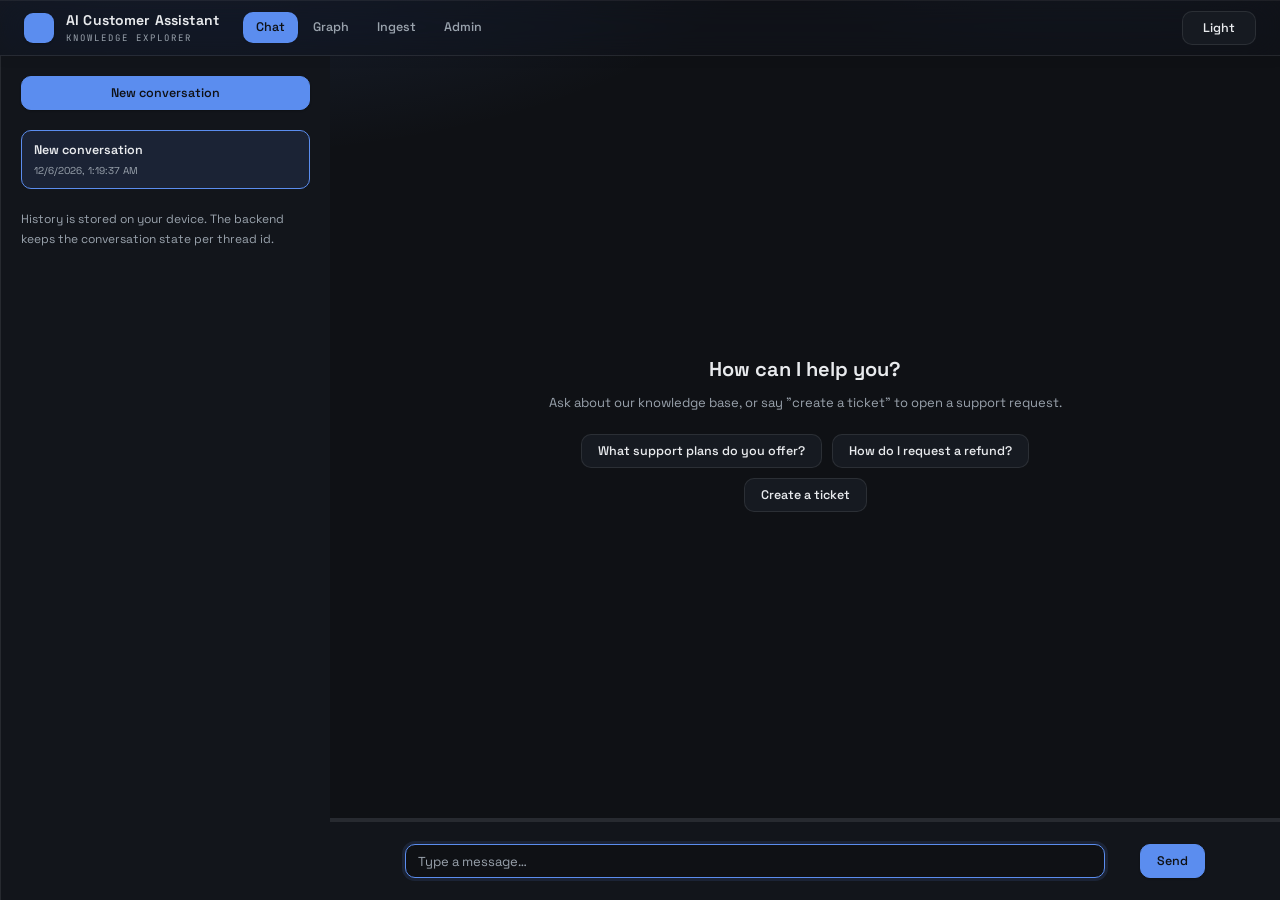
==== frontend/index.html @ 602402c9 "frontend" ====
<!DOCTYPE html>
<html lang="en">
<head>
<meta charset="UTF-8">
<meta name="viewport" content="width=device-width, initial-scale=1.0">
<title>AI Customer Assistant</title>
<link rel="preconnect" href="https://fonts.googleapis.com">
<link rel="preconnect" href="https://fonts.gstatic.com" crossorigin>
<link href="https://fonts.googleapis.com/css2?family=Space+Grotesk:wght@400;500;600;700&family=Inter:wght@400;500;600;700&family=JetBrains+Mono:wght@400;500&display=swap" rel="stylesheet">
<link rel="stylesheet" href="src/theme.css">
<script>
(function () {
  var t = 'dark';
  try { t = localStorage.getItem('aca.theme') || 'dark'; } catch (e) {}
  if (t !== 'light') t = 'dark';
  document.documentElement.setAttribute('data-theme', t);
})();
</script>
</head>
<body>
<div id="app">
  <header class="topbar">
    <div class="brand">
      <div class="logo"></div>
      <div>
        <h1>AI Customer Assistant</h1>
        <div class="sub">Knowledge Explorer</div>
      </div>
    </div>
    <nav class="links"></nav>
    <button id="themeToggle" class="action" type="button" title="Toggle light/dark theme"></button>
  </header>
  <div id="view"></div>
</div>
<div id="statusbar"></div>
<div id="loading"><div class="spinner"></div></div>

<script src="src/utils.js"></script>
<script src="src/config.js"></script>
<script src="src/api.js"></script>
<script src="src/router.js"></script>
<script src="src/pages/chat.js"></script>
<script src="src/pages/graph.js"></script>
<script src="src/pages/ingest.js"></script>
<script src="src/pages/admin.js"></script>
<script>window.ACA.router.init();</script>
</body>
</html>
---- frontend/src/theme.css ----
/* AI Customer Assistant — clean 3-color theme (background / text / accent).
   Spacing and radius follow a small consistent scale. All accent-based UI
   adapts to light/dark via the CSS variables below. */

:root,
:root[data-theme="dark"] {
  --bg: #0f1115;
  --panel: #161a21;
  --panel-solid: #12151b;
  --panel-2: #1c212b;
  --text: #e8eaed;
  --muted: #9aa3ad;
  --border: rgba(255, 255, 255, 0.09);
  --accent: #5b8def;
  --accent-soft: rgba(91, 141, 239, 0.12);
  --accent-dim: rgba(91, 141, 239, 0.32);
  --on-accent: #0f1115;
  --font: 'Space Grotesk', 'Inter', -apple-system, 'Segoe UI', Roboto, Helvetica, Arial, sans-serif;
  --mono: 'JetBrains Mono', ui-monospace, SFMono-Regular, Menlo, monospace;

  --sp-1: 4px; --sp-2: 8px; --sp-3: 12px; --sp-4: 16px; --sp-5: 20px; --sp-6: 24px;
  --r-sm: 6px; --r-md: 10px; --r-lg: 14px; --r-xl: 18px;
  --shadow-sm: 0 1px 2px rgba(0, 0, 0, 0.25);
  --shadow-md: 0 6px 20px rgba(0, 0, 0, 0.28);
  --shadow-lg: 0 16px 48px rgba(0, 0, 0, 0.4);
}

:root[data-theme="light"] {
  --bg: #ffffff;
  --panel: #ffffff;
  --panel-solid: #eceef1;
  --panel-2: #ffffff;
  --text: #1c2128;
  --muted: #667085;
  --border: rgba(20, 25, 35, 0.12);
  --accent: #3b6fd4;
  --accent-soft: rgba(59, 111, 212, 0.1);
  --accent-dim: rgba(59, 111, 212, 0.32);
  --on-accent: #ffffff;
  --shadow-sm: 0 1px 2px rgba(20, 25, 35, 0.06);
  --shadow-md: 0 6px 20px rgba(20, 25, 35, 0.08);
  --shadow-lg: 0 16px 48px rgba(20, 25, 35, 0.12);
}

* { box-sizing: border-box; }
html { -webkit-text-size-adjust: 100%; }
html, body {
  margin: 0; height: 100%; font-family: var(--font); background: var(--bg); color: var(--text);
  -webkit-font-smoothing: antialiased; text-rendering: optimizeLegibility;
  font-size: 14px; line-height: 1.5;
}
body {
  overflow: hidden;
  background-color: var(--bg);
  background-image:
    radial-gradient(900px 380px at 15% -10%, color-mix(in srgb, var(--accent) 16%, transparent), transparent 65%),
    radial-gradient(700px 320px at 85% -15%, color-mix(in srgb, var(--accent) 11%, transparent), transparent 60%);
}

::selection { background: var(--accent-dim); }

/* subtle, theme-aware scrollbars */
* { scrollbar-width: thin; scrollbar-color: var(--border) transparent; }
*::-webkit-scrollbar { width: 9px; height: 9px; }
*::-webkit-scrollbar-thumb { background: var(--border); border-radius: 999px; border: 2px solid transparent; background-clip: content-box; }
*::-webkit-scrollbar-track { background: transparent; }

#app { position: relative; z-index: 1; display: flex; flex-direction: column; height: 100dvh; height: 100vh; }

header.topbar {
  position: relative; z-index: 20; display: flex; align-items: center; gap: var(--sp-4);
  padding: 0 var(--sp-6); height: 56px; flex-wrap: nowrap; flex-shrink: 0;
  background-color: var(--panel-solid);
  background-color: color-mix(in srgb, var(--panel-solid) 45%, transparent);
  backdrop-filter: blur(18px) saturate(160%);
  -webkit-backdrop-filter: blur(18px) saturate(160%);
  border-bottom: 1px solid var(--border);
  box-shadow: inset 0 1px 0 rgba(255, 255, 255, 0.06), 0 1px 12px rgba(0, 0, 0, 0.1);
}
.brand { display: flex; align-items: center; gap: var(--sp-3); margin-right: var(--sp-2); }
.brand .logo {
  width: 30px; height: 30px; border-radius: 9px; flex-shrink: 0;
  background: linear-gradient(145deg, var(--accent), var(--accent-dim)); background-color: var(--accent);
  box-shadow: var(--shadow-sm);
}
.brand h1 { font-size: 14px; margin: 0; font-weight: 650; white-space: nowrap; color: var(--text); letter-spacing: .01em; }
.brand .sub { font-family: var(--mono); font-size: 9px; color: var(--muted); letter-spacing: .22em; text-transform: uppercase; margin-top: 1px; }

nav.links { display: flex; gap: 2px; flex-wrap: nowrap; overflow-x: auto; scrollbar-width: none; }
nav.links::-webkit-scrollbar { display: none; }
nav.links a {
  padding: 6px 13px; font-size: 12.5px; font-weight: 550; text-decoration: none; border-radius: var(--r-md);
  color: var(--muted); transition: all .15s ease;
}
nav.links a:hover { color: var(--text); background: var(--accent-soft); }
nav.links a.on { color: var(--on-accent); background: var(--accent); box-shadow: var(--shadow-sm); }

#themeToggle { margin-left: auto; min-width: 74px; text-align: center; flex-shrink: 0; }

#view { flex: 1; min-height: 0; position: relative; display: flex; flex-direction: column; }

/* ---------- shared controls ---------- */
.field { position: relative; }
.field input, input.text, textarea, select {
  height: 34px; padding: 0 var(--sp-3); font-size: 13px; color: var(--text); font-family: var(--font);
  background: var(--bg); border: 1px solid var(--border); border-radius: var(--r-md); outline: none;
  transition: border-color .15s ease, box-shadow .15s ease;
}
textarea { height: auto; padding: var(--sp-2) var(--sp-3); line-height: 1.5; }
.field input:focus, input.text:focus, textarea:focus, select:focus {
  border-color: var(--accent); box-shadow: 0 0 0 3px var(--accent-soft);
}
input::placeholder, textarea::placeholder { color: var(--muted); }
label { font-size: 11px; color: var(--muted); letter-spacing: .05em; }

button.action, a.toggle-link {
  height: 34px; padding: 0 var(--sp-4); font-size: 12.5px; font-weight: 550; cursor: pointer; border-radius: var(--r-md);
  background: var(--panel); color: var(--text); border: 1px solid var(--border);
  text-decoration: none; transition: all .15s ease; font-family: var(--font);
  display: inline-flex; align-items: center; justify-content: center; gap: 6px; white-space: nowrap;
}
button.action:hover, a.toggle-link:hover { border-color: var(--accent); background: var(--panel-2); }
button.action:active { transform: translateY(1px); }
button.action.primary { background: var(--accent); color: var(--on-accent); border: 1px solid var(--accent); box-shadow: var(--shadow-sm); }
button.action.primary:hover { filter: brightness(1.06); background: var(--accent); }
button.action:disabled { opacity: .4; cursor: not-allowed; transform: none; }
button.action.toggle.on { border-color: var(--accent); color: var(--accent); background: var(--accent-soft); }

.suggest {
  position: absolute; top: 42px; left: 0; width: 100%; max-height: 280px; overflow: auto; z-index: 40;
  background: var(--panel-solid); border: 1px solid var(--border); border-radius: var(--r-lg);
  box-shadow: var(--shadow-lg); display: none;
}
.suggest.open { display: block; }
.suggest .item { display: flex; align-items: center; gap: var(--sp-2); padding: 10px var(--sp-3); cursor: pointer; font-size: 12.5px; }
.suggest .item + .item { border-top: 1px solid var(--border); }
.suggest .item:hover { background: var(--accent-soft); }
.suggest .item .dot { width: 8px; height: 8px; border-radius: 50%; flex-shrink: 0; background: var(--accent); }
.suggest .item .t { margin-left: auto; color: var(--muted); font-size: 10px; text-transform: uppercase; letter-spacing: .06em; }

.seg { display: inline-flex; padding: 3px; gap: 3px; border: 1px solid var(--border); border-radius: var(--r-md); background: var(--bg); }
.seg button {
  border: 0; border-radius: var(--r-sm); padding: 0 14px; height: 26px; font-size: 12px; font-weight: 600;
  cursor: pointer; color: var(--muted); background: transparent; transition: all .18s ease; font-family: var(--font);
}
.seg button:hover { color: var(--text); }
.seg button.on { color: var(--on-accent); background: var(--accent); box-shadow: var(--shadow-sm); }
.seg button:disabled { opacity: .3; cursor: not-allowed; }

.card { background: var(--panel); border: 1px solid var(--border); border-radius: var(--r-lg); padding: var(--sp-5); box-shadow: var(--shadow-sm); }
.hint { font-size: 12px; color: var(--muted); line-height: 1.7; }
.hint b { color: var(--text); font-weight: 600; }
.muted { color: var(--muted); }

/* sidebar style shared across pages */
aside.sidebar {
  width: 330px; padding: var(--sp-5); overflow-y: auto; flex-shrink: 0;
  background: var(--panel-solid); border-left: 1px solid var(--border);
  display: flex; flex-direction: column; gap: var(--sp-5);
}
aside.sidebar h2 { font-family: var(--mono); font-size: 10px; text-transform: uppercase; letter-spacing: .16em; color: var(--muted); margin: 0 0 var(--sp-3); }
@media (max-width: 1080px) { aside.sidebar { display: none; } }

/* status strip */
#statusbar {
  position: fixed; top: var(--sp-4); left: 50%; transform: translateX(-50%); z-index: 80;
  max-width: 70%; padding: 8px var(--sp-4); border-radius: 999px; font-size: 12px; color: var(--text);
  background: var(--panel-solid); border: 1px solid var(--border); box-shadow: var(--shadow-md);
  opacity: 0; transition: opacity .25s ease; pointer-events: none; text-align: center;
}
#statusbar.show { opacity: 1; }
#statusbar.error { border-color: var(--accent); font-weight: 600; }

#loading {
  position: fixed; inset: 0; display: none; align-items: center; justify-content: center; z-index: 60; pointer-events: none;
  background: rgba(0,0,0,.35);
}
#loading.show { display: flex; }
.spinner { width: 34px; height: 34px; border-radius: 50%; border: 2px solid var(--border); border-top-color: var(--accent); animation: spin .8s linear infinite; }
@keyframes spin { to { transform: rotate(360deg); } }

pre.code { font-family: var(--mono); font-size: 12px; background: var(--bg); border: 1px solid var(--border); border-radius: var(--r-md); padding: var(--sp-3); overflow: auto; white-space: pre-wrap; word-break: break-word; }

:focus-visible { outline: 2px solid var(--accent); outline-offset: 2px; }
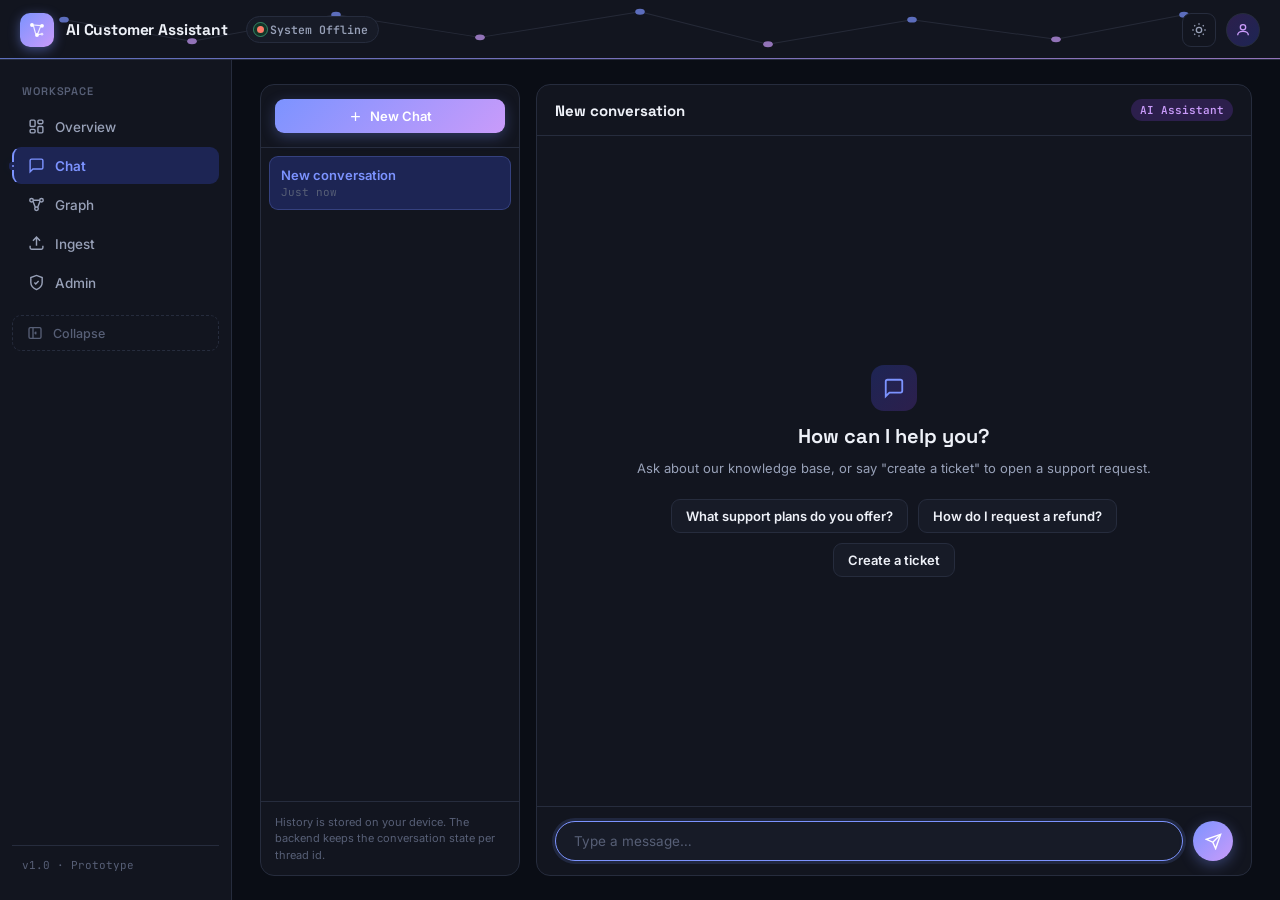
==== commit 3bb1c5fa: "frontend implementation" ====
--- a/frontend/index.html
+++ b/frontend/index.html
@@ -6,7 +6,7 @@
 <title>AI Customer Assistant</title>
 <link rel="preconnect" href="https://fonts.googleapis.com">
 <link rel="preconnect" href="https://fonts.gstatic.com" crossorigin>
-<link href="https://fonts.googleapis.com/css2?family=Space+Grotesk:wght@400;500;600;700&family=Inter:wght@400;500;600;700&family=JetBrains+Mono:wght@400;500&display=swap" rel="stylesheet">
+<link href="https://fonts.googleapis.com/css2?family=Space+Grotesk:wght@400;500;600;700&family=Inter:wght@400;500;600;700;800&family=JetBrains+Mono:wght@400;500;600;700&display=swap" rel="stylesheet">
 <link rel="stylesheet" href="src/theme.css">
 <script>
 (function () {
@@ -18,19 +18,60 @@
 </script>
 </head>
 <body>
-<div id="app">
-  <header class="topbar">
-    <div class="brand">
-      <div class="logo"></div>
-      <div>
-        <h1>AI Customer Assistant</h1>
-        <div class="sub">Knowledge Explorer</div>
+<div class="app">
+
+  <!-- ================= HEADER ================= -->
+  <header class="header">
+    <div class="graph-field" aria-hidden="true">
+      <svg viewBox="0 0 800 60" preserveAspectRatio="none">
+        <g class="gf-drift">
+          <line class="gf-edge" x1="40" y1="20" x2="120" y2="42"/>
+          <line class="gf-edge" x1="120" y1="42" x2="210" y2="15"/>
+          <line class="gf-edge" x1="210" y1="15" x2="300" y2="38"/>
+          <line class="gf-edge" x1="300" y1="38" x2="400" y2="12"/>
+          <line class="gf-edge" x1="400" y1="12" x2="480" y2="45"/>
+          <line class="gf-edge" x1="480" y1="45" x2="570" y2="20"/>
+          <line class="gf-edge" x1="570" y1="20" x2="660" y2="40"/>
+          <line class="gf-edge" x1="660" y1="40" x2="740" y2="15"/>
+          <circle class="gf-node gf-pulse" cx="40" cy="20" r="3"/>
+          <circle class="gf-node alt gf-pulse" cx="120" cy="42" r="3" style="animation-delay:.4s"/>
+          <circle class="gf-node gf-pulse" cx="210" cy="15" r="3" style="animation-delay:.8s"/>
+          <circle class="gf-node alt gf-pulse" cx="300" cy="38" r="3" style="animation-delay:1.2s"/>
+          <circle class="gf-node gf-pulse" cx="400" cy="12" r="3" style="animation-delay:1.6s"/>
+          <circle class="gf-node alt gf-pulse" cx="480" cy="45" r="3" style="animation-delay:2s"/>
+          <circle class="gf-node gf-pulse" cx="570" cy="20" r="3" style="animation-delay:2.4s"/>
+          <circle class="gf-node alt gf-pulse" cx="660" cy="40" r="3" style="animation-delay:2.8s"/>
+          <circle class="gf-node gf-pulse" cx="740" cy="15" r="3" style="animation-delay:3.2s"/>
+        </g>
+      </svg>
+    </div>
+    <div class="header-left">
+      <div class="logo">
+        <svg viewBox="0 0 24 24" fill="none"><circle cx="6" cy="6" r="2.3" fill="currentColor"/><circle cx="18" cy="7" r="2.3" fill="currentColor"/><circle cx="12" cy="18" r="2.3" fill="currentColor"/><circle cx="18" cy="17" r="1.6" fill="currentColor" opacity=".7"/><path d="M7.8 7.2 10.2 16 M16.2 8.2 13 16.3 M8.2 6 16 6.8 M13.5 17.5 16.5 17" stroke="currentColor" stroke-width="1.4" stroke-linecap="round" opacity=".85"/></svg>
       </div>
+      <div class="brand">AI Customer Assistant</div>
+      <div class="status-pill" id="sysStatus"><span class="dot"></span><span>System Online</span></div>
     </div>
-    <nav class="links"></nav>
-    <button id="themeToggle" class="action" type="button" title="Toggle light/dark theme"></button>
+    <div class="header-right">
+      <button class="icon-btn" id="themeToggle" title="Toggle theme"></button>
+      <div class="avatar"><svg viewBox="0 0 24 24" fill="none" stroke="currentColor" stroke-width="2"><circle cx="12" cy="8" r="4"/><path d="M4 20c0-4 4-6 8-6s8 2 8 6"/></svg></div>
+    </div>
   </header>
-  <div id="view"></div>
+
+  <!-- ================= SIDEBAR ================= -->
+  <nav class="sidebar" id="sidebar">
+    <div class="nav-label">Workspace</div>
+    <div class="nav-items" id="navItems"></div>
+    <button class="sidebar-collapse-btn" id="sidebarCollapseBtn" title="Collapse sidebar">
+      <svg viewBox="0 0 24 24" fill="none" stroke="currentColor" stroke-width="2"><rect x="3" y="4" width="18" height="16" rx="2"/><path d="M9 4v16"/><path d="m14 10-2 2 2 2" id="collapseArrow"/></svg>
+      <span>Collapse</span>
+    </button>
+    <div class="sidebar-footer">v1.0 · Prototype</div>
+  </nav>
+
+  <!-- ================= MAIN CONTENT ================= -->
+  <main class="main" id="view"></main>
+
 </div>
 <div id="statusbar"></div>
 <div id="loading"><div class="spinner"></div></div>
@@ -39,10 +80,11 @@
 <script src="src/config.js"></script>
 <script src="src/api.js"></script>
 <script src="src/router.js"></script>
+<script src="src/pages/overview.js"></script>
 <script src="src/pages/chat.js"></script>
 <script src="src/pages/graph.js"></script>
 <script src="src/pages/ingest.js"></script>
 <script src="src/pages/admin.js"></script>
 <script>window.ACA.router.init();</script>
 </body>
-</html>+</html>
--- a/frontend/src/theme.css
+++ b/frontend/src/theme.css
@@ -1,134 +1,852 @@
-/* AI Customer Assistant — clean 3-color theme (background / text / accent).
-   Spacing and radius follow a small consistent scale. All accent-based UI
-   adapts to light/dark via the CSS variables below. */
-
+/* ============================================================
+   AI Customer Assistant — "Signal Field" theme
+   The product is a live knowledge graph, so a drifting, pulsing
+   node-and-edge field (the "graph-field") is the one signature
+   device threaded through header, hero and buttons as a
+   violet→cyan "signal" gradient. Data (stats, IDs, timestamps,
+   badges) always sits in mono type; everything else in humanist
+   Inter/Space Grotesk — a deliberate split between "what the
+   system extracted" and "what it says".
+   ============================================================ */
+
+:root {
+  --bg: #eef1f6;
+  --panel: #ffffff;
+  --panel-alt: #f4f6fb;
+  --border: #dde2ee;
+  --text: #161a24;
+  --text-dim: #626b82;
+  --text-faint: #98a1b6;
+
+  --blue: #3b5bfd;
+  --blue-dim: #e5e9ff;
+  --purple: #a13bf0;
+  --purple-dim: #f4e6fd;
+  --green: #17945f;
+  --green-dim: #e0f5ec;
+  --red: #e0483a;
+
+  --shadow: 0 1px 2px rgba(20,25,45,0.05), 0 2px 14px rgba(20,25,45,0.06);
+  --shadow-lg: 0 18px 40px rgba(20,25,45,0.14);
+  --radius: 14px;
+  --radius-sm: 9px;
+  --font-display: 'Space Grotesk', 'Inter', sans-serif;
+  --font-body: 'Inter', -apple-system, BlinkMacSystemFont, "Segoe UI", sans-serif;
+  --font-mono: 'JetBrains Mono', 'SFMono-Regular', Consolas, monospace;
+  --lattice-opacity: 0.45;
+}
+
+html[data-theme="dark"] {
+  --bg: #0a0d15;
+  --panel: #12151f;
+  --panel-alt: #171b27;
+  --border: #262c3d;
+  --text: #eef1f8;
+  --text-dim: #98a1b8;
+  --text-faint: #575f76;
+
+  --blue: #7c93ff;
+  --blue-dim: #1d2554;
+  --purple: #c99bfa;
+  --purple-dim: #2c1f4c;
+  --green: #4ade95;
+  --green-dim: #123527;
+  --red: #ff7a68;
+
+  --shadow: 0 1px 2px rgba(0,0,0,0.35), 0 4px 20px rgba(0,0,0,0.4);
+  --shadow-lg: 0 22px 48px rgba(0,0,0,0.55);
+  --lattice-opacity: 0.7;
+}
+
+/* Legacy aliases used by shared controls / admin page. */
 :root,
-:root[data-theme="dark"] {
-  --bg: #0f1115;
-  --panel: #161a21;
-  --panel-solid: #12151b;
-  --panel-2: #1c212b;
-  --text: #e8eaed;
-  --muted: #9aa3ad;
-  --border: rgba(255, 255, 255, 0.09);
-  --accent: #5b8def;
-  --accent-soft: rgba(91, 141, 239, 0.12);
-  --accent-dim: rgba(91, 141, 239, 0.32);
-  --on-accent: #0f1115;
-  --font: 'Space Grotesk', 'Inter', -apple-system, 'Segoe UI', Roboto, Helvetica, Arial, sans-serif;
-  --mono: 'JetBrains Mono', ui-monospace, SFMono-Regular, Menlo, monospace;
-
+html[data-theme="dark"] {
+  --accent: var(--blue);
+  --accent-soft: color-mix(in srgb, var(--blue) 12%, transparent);
+  --accent-dim: color-mix(in srgb, var(--blue) 30%, transparent);
+  --on-accent: #ffffff;
+  --muted: var(--text-dim);
+  --panel-solid: var(--panel-alt);
+  --panel-2: var(--blue-dim);
+  --font: var(--font-body);
+  --mono: var(--font-mono);
   --sp-1: 4px; --sp-2: 8px; --sp-3: 12px; --sp-4: 16px; --sp-5: 20px; --sp-6: 24px;
-  --r-sm: 6px; --r-md: 10px; --r-lg: 14px; --r-xl: 18px;
-  --shadow-sm: 0 1px 2px rgba(0, 0, 0, 0.25);
-  --shadow-md: 0 6px 20px rgba(0, 0, 0, 0.28);
-  --shadow-lg: 0 16px 48px rgba(0, 0, 0, 0.4);
-}
-
-:root[data-theme="light"] {
-  --bg: #ffffff;
-  --panel: #ffffff;
-  --panel-solid: #eceef1;
-  --panel-2: #ffffff;
-  --text: #1c2128;
-  --muted: #667085;
-  --border: rgba(20, 25, 35, 0.12);
-  --accent: #3b6fd4;
-  --accent-soft: rgba(59, 111, 212, 0.1);
-  --accent-dim: rgba(59, 111, 212, 0.32);
-  --on-accent: #ffffff;
-  --shadow-sm: 0 1px 2px rgba(20, 25, 35, 0.06);
-  --shadow-md: 0 6px 20px rgba(20, 25, 35, 0.08);
-  --shadow-lg: 0 16px 48px rgba(20, 25, 35, 0.12);
+  --r-sm: var(--radius-sm); --r-md: 12px; --r-lg: var(--radius); --r-xl: 18px;
+  --shadow-sm: var(--shadow); --shadow-md: var(--shadow-lg);
 }
 
 * { box-sizing: border-box; }
-html { -webkit-text-size-adjust: 100%; }
-html, body {
-  margin: 0; height: 100%; font-family: var(--font); background: var(--bg); color: var(--text);
-  -webkit-font-smoothing: antialiased; text-rendering: optimizeLegibility;
-  font-size: 14px; line-height: 1.5;
-}
+html, body { height: 100%; }
 body {
+  margin: 0;
+  font-family: var(--font-body);
+  background: var(--bg);
+  color: var(--text);
+  transition: background .25s ease, color .25s ease;
+  font-size: 14px;
+}
+
+button { font-family: inherit; }
+input { font-family: inherit; }
+
+::-webkit-scrollbar { width: 8px; height: 8px; }
+::-webkit-scrollbar-thumb { background: var(--border); border-radius: 8px; }
+::-webkit-scrollbar-track { background: transparent; }
+
+a { color: inherit; text-decoration: none; }
+
+/* ============================================================
+   SIGNATURE: GRAPH FIELD (ambient drifting node/edge motif)
+   ============================================================ */
+.graph-field { position: absolute; inset: 0; overflow: hidden; pointer-events: none; opacity: var(--lattice-opacity); z-index: 0; }
+.graph-field svg { width: 100%; height: 100%; display: block; }
+.gf-edge { stroke: var(--text-faint); stroke-width: 1; opacity: .4; }
+.gf-node { fill: var(--blue); }
+.gf-node.alt { fill: var(--purple); }
+.gf-drift { animation: gf-drift 24s ease-in-out infinite; transform-origin: 50% 50%; }
+@keyframes gf-drift {
+  0%, 100% { transform: translate(0,0); }
+  50% { transform: translate(-16px, 10px); }
+}
+.gf-pulse { animation: gf-pulse 3.6s ease-in-out infinite; }
+@keyframes gf-pulse {
+  0%, 100% { opacity: .3; }
+  50% { opacity: 1; }
+}
+.hero-band > .graph-field { position: absolute; inset: 0; z-index: 0;
+  mask-image: linear-gradient(120deg, black, transparent 72%);
+  -webkit-mask-image: linear-gradient(120deg, black, transparent 72%);
+}
+
+/* ============================================================
+   APP SHELL
+   ============================================================ */
+.app {
+  display: grid;
+  grid-template-columns: 232px 1fr;
+  grid-template-rows: 60px 1fr;
+  grid-template-areas:
+    "header header"
+    "sidebar main";
+  height: 100vh;
   overflow: hidden;
-  background-color: var(--bg);
-  background-image:
-    radial-gradient(900px 380px at 15% -10%, color-mix(in srgb, var(--accent) 16%, transparent), transparent 65%),
-    radial-gradient(700px 320px at 85% -15%, color-mix(in srgb, var(--accent) 11%, transparent), transparent 60%);
-}
-
-::selection { background: var(--accent-dim); }
-
-/* subtle, theme-aware scrollbars */
-* { scrollbar-width: thin; scrollbar-color: var(--border) transparent; }
-*::-webkit-scrollbar { width: 9px; height: 9px; }
-*::-webkit-scrollbar-thumb { background: var(--border); border-radius: 999px; border: 2px solid transparent; background-clip: content-box; }
-*::-webkit-scrollbar-track { background: transparent; }
-
-#app { position: relative; z-index: 1; display: flex; flex-direction: column; height: 100dvh; height: 100vh; }
-
-header.topbar {
-  position: relative; z-index: 20; display: flex; align-items: center; gap: var(--sp-4);
-  padding: 0 var(--sp-6); height: 56px; flex-wrap: nowrap; flex-shrink: 0;
-  background-color: var(--panel-solid);
-  background-color: color-mix(in srgb, var(--panel-solid) 45%, transparent);
-  backdrop-filter: blur(18px) saturate(160%);
-  -webkit-backdrop-filter: blur(18px) saturate(160%);
+  --sidebar-w: 232px;
+  transition: grid-template-columns .2s ease;
+}
+.app.sidebar-collapsed { grid-template-columns: 72px 1fr; }
+
+/* ---------- HEADER ---------- */
+.header {
+  grid-area: header;
+  display: flex;
+  align-items: center;
+  gap: 18px;
+  justify-content: space-between;
+  padding: 0 20px;
+  background: var(--panel);
   border-bottom: 1px solid var(--border);
-  box-shadow: inset 0 1px 0 rgba(255, 255, 255, 0.06), 0 1px 12px rgba(0, 0, 0, 0.1);
-}
-.brand { display: flex; align-items: center; gap: var(--sp-3); margin-right: var(--sp-2); }
-.brand .logo {
-  width: 30px; height: 30px; border-radius: 9px; flex-shrink: 0;
-  background: linear-gradient(145deg, var(--accent), var(--accent-dim)); background-color: var(--accent);
-  box-shadow: var(--shadow-sm);
-}
-.brand h1 { font-size: 14px; margin: 0; font-weight: 650; white-space: nowrap; color: var(--text); letter-spacing: .01em; }
-.brand .sub { font-family: var(--mono); font-size: 9px; color: var(--muted); letter-spacing: .22em; text-transform: uppercase; margin-top: 1px; }
-
-nav.links { display: flex; gap: 2px; flex-wrap: nowrap; overflow-x: auto; scrollbar-width: none; }
-nav.links::-webkit-scrollbar { display: none; }
-nav.links a {
-  padding: 6px 13px; font-size: 12.5px; font-weight: 550; text-decoration: none; border-radius: var(--r-md);
-  color: var(--muted); transition: all .15s ease;
-}
-nav.links a:hover { color: var(--text); background: var(--accent-soft); }
-nav.links a.on { color: var(--on-accent); background: var(--accent); box-shadow: var(--shadow-sm); }
-
-#themeToggle { margin-left: auto; min-width: 74px; text-align: center; flex-shrink: 0; }
-
-#view { flex: 1; min-height: 0; position: relative; display: flex; flex-direction: column; }
-
-/* ---------- shared controls ---------- */
+  z-index: 20;
+  position: relative;
+  overflow: hidden;
+}
+/* ambient signal line — the graph "pulsing" across the whole app */
+.header::after {
+  content: '';
+  position: absolute; left: 0; right: 0; bottom: -1px; height: 2px;
+  background: linear-gradient(90deg, var(--blue), var(--purple), var(--blue));
+  background-size: 200% 100%;
+  animation: signal-flow 9s linear infinite;
+  opacity: .7;
+}
+@keyframes signal-flow { to { background-position: -200% 0; } }
+
+.header-left { display: flex; align-items: center; gap: 12px; position: relative; z-index: 1; }
+.logo {
+  width: 34px; height: 34px; border-radius: 10px;
+  background: linear-gradient(135deg, var(--blue), var(--purple));
+  display: flex; align-items: center; justify-content: center;
+  color: #fff;
+  flex-shrink: 0;
+  box-shadow: 0 3px 12px color-mix(in srgb, var(--blue) 45%, transparent);
+}
+.logo svg { width: 20px; height: 20px; }
+.brand {
+  font-family: var(--font-display);
+  font-weight: 700;
+  font-size: 15.5px;
+  letter-spacing: -0.01em;
+}
+.status-pill {
+  display: flex; align-items: center; gap: 6px;
+  font-size: 11.5px; font-family: var(--font-mono); font-weight: 600;
+  color: var(--text-dim);
+  padding: 5px 10px;
+  background: var(--panel-alt);
+  border: 1px solid var(--border);
+  border-radius: 20px;
+  margin-left: 6px;
+  white-space: nowrap;
+}
+.dot {
+  width: 7px; height: 7px; border-radius: 50%; background: var(--green);
+  box-shadow: 0 0 0 3px var(--green-dim);
+  position: relative; flex-shrink: 0;
+}
+.dot::after {
+  content: '';
+  position: absolute; inset: -4px;
+  border-radius: 50%;
+  border: 1.4px solid var(--green);
+  opacity: .55;
+  animation: pulse-ring 2.2s ease-out infinite;
+}
+@keyframes pulse-ring {
+  0% { transform: scale(.5); opacity: .6; }
+  75% { transform: scale(1.6); opacity: 0; }
+  100% { opacity: 0; }
+}
+
+.header-right { display: flex; align-items: center; gap: 10px; position: relative; z-index: 1; }
+
+.icon-btn {
+  width: 34px; height: 34px;
+  display: flex; align-items: center; justify-content: center;
+  border-radius: var(--radius-sm);
+  border: 1px solid var(--border);
+  background: var(--panel);
+  color: var(--text-dim);
+  cursor: pointer;
+  transition: all .15s ease;
+}
+.icon-btn:hover { background: var(--panel-alt); color: var(--text); border-color: var(--blue); }
+.icon-btn svg { width: 16px; height: 16px; }
+.avatar {
+  width: 34px; height: 34px; border-radius: 50%;
+  background: linear-gradient(135deg, var(--purple-dim), var(--blue-dim));
+  color: var(--purple);
+  display: flex; align-items: center; justify-content: center;
+  font-weight: 700; font-size: 13px; font-family: var(--font-mono);
+  border: 1px solid var(--border);
+}
+.avatar svg { width: 16px; height: 16px; }
+
+/* ---------- SIDEBAR ---------- */
+.sidebar {
+  grid-area: sidebar;
+  background: var(--panel);
+  border-right: 1px solid var(--border);
+  padding: 16px 12px;
+  display: flex;
+  flex-direction: column;
+  gap: 4px;
+  overflow-y: auto;
+}
+.nav-label {
+  font-family: var(--font-display);
+  font-size: 11px;
+  text-transform: uppercase;
+  letter-spacing: .08em;
+  color: var(--text-faint);
+  padding: 8px 10px 6px;
+  font-weight: 600;
+}
+.nav-items { display: flex; flex-direction: column; gap: 2px; }
+.nav-item {
+  display: flex; align-items: center; gap: 10px;
+  padding: 9px 12px 9px 14px;
+  border-radius: var(--radius-sm);
+  color: var(--text-dim);
+  cursor: pointer;
+  font-size: 13.5px;
+  font-weight: 500;
+  border: 1px solid transparent;
+  border-left: 2px solid transparent;
+  transition: all .15s ease;
+  background: transparent;
+  width: 100%;
+  text-align: left;
+  position: relative;
+}
+.nav-item svg { width: 17px; height: 17px; flex-shrink: 0; }
+.nav-item:hover { background: var(--panel-alt); color: var(--text); }
+.nav-item.active {
+  background: var(--blue-dim);
+  color: var(--blue);
+  font-weight: 600;
+  border-left: 2px solid var(--blue);
+}
+.nav-item.active::before {
+  content: '';
+  position: absolute; left: -2px; top: 50%; width: 2px; height: 2px;
+  background: var(--blue);
+  border-radius: 50%;
+  box-shadow: 0 0 0 3px var(--blue-dim), 0 0 10px var(--blue);
+  transform: translateY(-50%);
+}
+.sidebar-footer {
+  margin-top: auto;
+  padding: 12px 10px;
+  border-top: 1px solid var(--border);
+  font-size: 11px;
+  font-family: var(--font-mono);
+  color: var(--text-faint);
+}
+.sidebar-collapse-btn {
+  display: flex; align-items: center; gap: 10px;
+  padding: 9px 12px 9px 14px;
+  border-radius: var(--radius-sm);
+  color: var(--text-faint);
+  cursor: pointer;
+  font-size: 12.5px;
+  font-weight: 500;
+  border: 1px dashed var(--border);
+  background: transparent;
+  width: 100%;
+  text-align: left;
+  margin-top: 10px;
+}
+.sidebar-collapse-btn:hover { background: var(--panel-alt); color: var(--text-dim); border-color: var(--blue); }
+.sidebar-collapse-btn svg { width: 16px; height: 16px; flex-shrink: 0; }
+
+.app.sidebar-collapsed .sidebar { padding: 16px 10px; }
+.app.sidebar-collapsed .nav-item,
+.app.sidebar-collapsed .sidebar-collapse-btn { justify-content: center; padding: 10px; border-left: none; }
+.app.sidebar-collapsed .nav-item.active { border-left: none; box-shadow: inset 3px 0 0 var(--blue); }
+.app.sidebar-collapsed .nav-item span,
+.app.sidebar-collapsed .sidebar-collapse-btn span,
+.app.sidebar-collapsed .nav-label,
+.app.sidebar-collapsed .sidebar-footer { display: none; }
+.app.sidebar-collapsed #collapseArrow { transform-origin: 12px 12px; transform: rotate(180deg); }
+
+/* ---------- MAIN ---------- */
+.main {
+  grid-area: main;
+  overflow-y: auto;
+  padding: 24px 28px;
+}
+.page { display: flex; flex-direction: column; flex: 1; min-height: 0; animation: fadein .2s ease; }
+@keyframes fadein { from { opacity: 0; transform: translateY(4px); } to { opacity: 1; transform: none; } }
+
+.page-title {
+  font-family: var(--font-display); font-size: 24px; font-weight: 700; letter-spacing: -0.01em; margin: 0 0 4px;
+  background: linear-gradient(120deg, var(--text) 45%, var(--blue) 120%);
+  -webkit-background-clip: text; background-clip: text; -webkit-text-fill-color: transparent; color: var(--text);
+}
+.page-sub { color: var(--text-dim); font-size: 13.5px; margin: 0 0 22px; }
+
+/* ============================================================
+   OVERVIEW PAGE
+   ============================================================ */
+.hero-band {
+  position: relative;
+  overflow: hidden;
+  border-radius: var(--radius);
+  padding: 22px;
+  margin-bottom: 28px;
+  background: var(--panel);
+  border: 1px solid var(--border);
+}
+.hero-band > *:not(.graph-field) { position: relative; z-index: 1; }
+
+.stat-grid {
+  display: grid;
+  grid-template-columns: repeat(4, 1fr);
+  gap: 14px;
+  margin-bottom: 16px;
+}
+.card {
+  background: var(--panel);
+  border: 1px solid var(--border);
+  border-radius: var(--radius);
+  padding: 16px 18px;
+  box-shadow: var(--shadow);
+}
+.stat-card {
+  display: flex; flex-direction: column; gap: 6px;
+  position: relative;
+  border-top: 2.5px solid var(--stat-accent, var(--blue));
+  transition: transform .16s ease, box-shadow .16s ease;
+  animation: stat-in .4s ease backwards;
+}
+.stat-card:nth-child(1) { animation-delay: 0s; }
+.stat-card:nth-child(2) { animation-delay: .05s; }
+.stat-card:nth-child(3) { animation-delay: .1s; }
+.stat-card:nth-child(4) { animation-delay: .15s; }
+@keyframes stat-in { from { opacity: 0; transform: translateY(6px); } to { opacity: 1; transform: none; } }
+.stat-card:hover { transform: translateY(-3px); box-shadow: var(--shadow-lg), 0 0 0 1px color-mix(in srgb, var(--stat-accent, var(--blue)) 30%, transparent); }
+.stat-top { display: flex; align-items: center; justify-content: space-between; }
+.stat-icon {
+  width: 32px; height: 32px; border-radius: 8px;
+  display: flex; align-items: center; justify-content: center;
+}
+.stat-icon svg { width: 16px; height: 16px; }
+.stat-icon.blue { background: var(--blue-dim); color: var(--blue); }
+.stat-icon.purple { background: var(--purple-dim); color: var(--purple); }
+.stat-icon.green { background: var(--green-dim); color: var(--green); }
+.stat-value { font-family: var(--font-mono); font-size: 27px; font-weight: 700; letter-spacing: -0.02em; }
+.stat-label { font-size: 12.5px; color: var(--text-dim); }
+
+.status-banner {
+  display: flex; align-items: center; gap: 10px;
+  background: var(--green-dim);
+  border: 1px solid color-mix(in srgb, var(--green) 30%, transparent);
+  color: var(--green);
+  padding: 11px 16px;
+  border-radius: var(--radius-sm);
+  font-weight: 600;
+  font-size: 13px;
+}
+.status-banner svg { width: 16px; height: 16px; }
+.status-banner.error { background: var(--red); border-color: transparent; color: #fff; }
+
+.section-title { font-family: var(--font-display); font-size: 15.5px; font-weight: 700; margin: 0 0 14px; }
+.module-grid {
+  display: grid;
+  grid-template-columns: repeat(3, 1fr);
+  gap: 14px;
+}
+.module-card {
+  background: var(--panel);
+  border: 1px solid var(--border);
+  border-radius: var(--radius);
+  padding: 20px;
+  box-shadow: var(--shadow);
+  display: flex; flex-direction: column; gap: 10px;
+  position: relative; overflow: hidden;
+  transition: transform .16s ease, border-color .16s ease, box-shadow .16s ease;
+}
+.module-card::after {
+  content: ''; position: absolute; left: 0; right: 0; bottom: 0; height: 3px;
+  background: linear-gradient(90deg, var(--blue), var(--purple));
+  transform: scaleX(0); transform-origin: left; transition: transform .25s ease;
+}
+.module-card:hover { transform: translateY(-2px); border-color: var(--blue); box-shadow: var(--shadow-lg), 0 0 0 1px var(--blue-dim); }
+.module-card:hover::after { transform: scaleX(1); }
+.module-icon {
+  width: 38px; height: 38px; border-radius: 10px;
+  display: flex; align-items: center; justify-content: center;
+  background: linear-gradient(135deg, var(--blue-dim), var(--purple-dim)); color: var(--blue);
+  margin-bottom: 4px;
+}
+.module-icon svg { width: 19px; height: 19px; }
+.module-card h3 { font-family: var(--font-display); margin: 0; font-size: 15px; font-weight: 700; }
+.module-card p { margin: 0; font-size: 12.5px; color: var(--text-dim); line-height: 1.5; flex: 1; }
+
+/* ---------- buttons ---------- */
+.btn {
+  border: none; cursor: pointer;
+  font-weight: 600; font-size: 13px;
+  border-radius: var(--radius-sm);
+  padding: 8px 14px;
+  transition: all .15s ease;
+  display: inline-flex; align-items: center; justify-content: center; gap: 6px;
+}
+.btn svg { width: 14px; height: 14px; }
+.btn-primary {
+  background: linear-gradient(135deg, var(--blue), var(--purple));
+  color: #fff;
+  box-shadow: 0 4px 14px color-mix(in srgb, var(--blue) 35%, transparent);
+}
+.btn-primary:hover { filter: brightness(1.08); transform: translateY(-1px); }
+.btn-ghost { background: var(--panel-alt); color: var(--text); border: 1px solid var(--border); }
+.btn-ghost:hover { background: var(--border); }
+.btn-sm { padding: 6px 11px; font-size: 12px; }
+.btn-full { width: 100%; }
+
+/* ============================================================
+   CHAT PAGE
+   ============================================================ */
+.chat-shell {
+  display: grid;
+  grid-template-columns: 260px 1fr;
+  gap: 16px;
+  height: calc(100vh - 60px - 48px);
+}
+.conv-panel {
+  background: var(--panel);
+  border: 1px solid var(--border);
+  border-radius: var(--radius);
+  display: flex; flex-direction: column;
+  overflow: hidden;
+}
+.conv-panel-head { padding: 14px; border-bottom: 1px solid var(--border); }
+.new-chat-btn {
+  width: 100%; padding: 9px 12px; border-radius: var(--radius-sm);
+  background: linear-gradient(135deg, var(--blue), var(--purple)); color: #fff; border: none; cursor: pointer;
+  font-weight: 600; font-size: 13px; display: flex; align-items: center; gap: 7px; justify-content: center;
+  box-shadow: 0 4px 14px color-mix(in srgb, var(--blue) 30%, transparent);
+}
+.new-chat-btn svg { width: 15px; height: 15px; }
+.new-chat-btn:hover { filter: brightness(1.08); }
+.conv-list { overflow-y: auto; padding: 8px; flex: 1; }
+.conv-item {
+  padding: 10px 11px;
+  border-radius: var(--radius-sm);
+  cursor: pointer;
+  margin-bottom: 3px;
+  display: flex; align-items: flex-start; justify-content: space-between;
+  gap: 6px;
+  border: 1px solid transparent;
+  transition: background .15s ease;
+}
+.conv-item:hover { background: var(--panel-alt); }
+.conv-item.active { background: var(--blue-dim); border-color: color-mix(in srgb, var(--blue) 25%, transparent); }
+.conv-item.active .conv-title { color: var(--blue); }
+.conv-main { min-width: 0; flex: 1; }
+.conv-title { font-size: 13px; font-weight: 600; white-space: nowrap; overflow: hidden; text-overflow: ellipsis; }
+.conv-time { font-size: 11px; font-family: var(--font-mono); color: var(--text-faint); margin-top: 2px; }
+.conv-menu { color: var(--text-faint); cursor: pointer; padding: 2px; flex-shrink: 0; opacity: 0; transition: opacity .15s ease; }
+.conv-item:hover .conv-menu { opacity: 1; }
+.conv-menu:hover { color: var(--red); }
+.conv-menu svg { width: 14px; height: 14px; }
+.conv-hint { padding: 12px 14px; border-top: 1px solid var(--border); font-size: 11px; line-height: 1.5; color: var(--text-faint); }
+
+.chat-main {
+  background: var(--panel);
+  border: 1px solid var(--border);
+  border-radius: var(--radius);
+  display: flex; flex-direction: column;
+  overflow: hidden;
+}
+.chat-head {
+  padding: 14px 18px;
+  border-bottom: 1px solid var(--border);
+  display: flex; align-items: center; justify-content: space-between;
+}
+.chat-head h3 { font-family: var(--font-display); margin: 0; font-size: 15px; font-weight: 700; }
+.chat-head-badge {
+  font-size: 11px; font-weight: 600; font-family: var(--font-mono); color: var(--purple);
+  background: var(--purple-dim); padding: 4px 9px; border-radius: 20px;
+}
+.chat-messages { flex: 1; overflow-y: auto; padding: 20px 22px; display: flex; flex-direction: column; gap: 16px; }
+.msg-row { display: flex; gap: 10px; max-width: 78%; }
+.msg-row.user { align-self: flex-end; flex-direction: row-reverse; }
+.msg-avatar {
+  width: 28px; height: 28px; border-radius: 8px; flex-shrink: 0;
+  display: flex; align-items: center; justify-content: center;
+  background: var(--blue-dim); color: var(--blue);
+  box-shadow: 0 0 0 1px color-mix(in srgb, var(--blue) 25%, transparent);
+}
+.msg-row.user .msg-avatar { background: var(--purple-dim); color: var(--purple); box-shadow: 0 0 0 1px color-mix(in srgb, var(--purple) 25%, transparent); }
+.msg-avatar svg { width: 15px; height: 15px; }
+.msg-col { min-width: 0; }
+.msg-bubble {
+  background: var(--panel-alt);
+  border: 1px solid var(--border);
+  padding: 11px 14px;
+  border-radius: var(--radius);
+  font-size: 13.5px;
+  line-height: 1.55;
+  word-break: break-word;
+}
+.msg-row.user .msg-bubble { background: linear-gradient(135deg, var(--blue), var(--purple)); color: #fff; border-color: transparent; }
+.msg-bubble-error { border-color: var(--red) !important; color: var(--text); font-weight: 600; }
+.msg-source {
+  display: flex; align-items: center; gap: 5px;
+  font-size: 11px; font-family: var(--font-mono); color: var(--text-faint); margin-top: 6px;
+}
+.msg-source svg { width: 11px; height: 11px; }
+.msg-actions {
+  display: flex; gap: 4px; margin-top: 6px;
+  opacity: 0; transition: opacity .15s ease;
+}
+.msg-row:hover .msg-actions { opacity: 1; }
+.msg-action-btn {
+  width: 24px; height: 24px; border-radius: 6px;
+  display: flex; align-items: center; justify-content: center;
+  border: 1px solid var(--border); background: var(--panel);
+  color: var(--text-faint); cursor: pointer;
+}
+.msg-action-btn:hover { color: var(--blue); border-color: var(--blue); }
+.msg-action-btn svg { width: 12px; height: 12px; }
+.typing-indicator { display: flex; gap: 4px; align-items: center; padding: 4px 0; }
+.typing-indicator span {
+  width: 6px; height: 6px; border-radius: 50%; background: var(--text-faint);
+  animation: blink 1.2s infinite ease-in-out;
+}
+.typing-indicator span:nth-child(2) { animation-delay: .2s; }
+.typing-indicator span:nth-child(3) { animation-delay: .4s; }
+@keyframes blink { 0%, 80%, 100% { opacity: .25; } 40% { opacity: 1; } }
+
+.chat-input-bar {
+  padding: 14px 18px;
+  border-top: 1px solid var(--border);
+  display: flex; gap: 10px; align-items: center;
+}
+.chat-input-bar input {
+  flex: 1;
+  border: 1px solid var(--border);
+  background: var(--panel-alt);
+  border-radius: 24px;
+  padding: 11px 18px;
+  font-size: 13.5px;
+  color: var(--text);
+  outline: none;
+}
+.chat-input-bar input:focus { border-color: var(--blue); box-shadow: 0 0 0 3px color-mix(in srgb, var(--blue) 14%, transparent); }
+.send-btn {
+  width: 40px; height: 40px; border-radius: 50%;
+  background: linear-gradient(135deg, var(--blue), var(--purple)); color: #fff; border: none; cursor: pointer;
+  display: flex; align-items: center; justify-content: center; flex-shrink: 0;
+  box-shadow: 0 4px 14px color-mix(in srgb, var(--blue) 35%, transparent);
+}
+.send-btn svg { width: 17px; height: 17px; }
+.send-btn:hover { filter: brightness(1.08); }
+.send-btn:disabled { opacity: .5; cursor: not-allowed; filter: none; transform: none; }
+
+.retry { margin-top: 6px; align-self: flex-start; }
+.debug { margin-top: 5px; }
+.trace { font-family: var(--font-mono); font-size: 10px; color: var(--text-faint); }
+.citations { margin-top: 8px; display: flex; flex-direction: column; gap: 4px; }
+.citation { font-size: 11px; color: var(--text-dim); background: var(--bg); border: 1px solid var(--border); border-radius: 6px; padding: 5px 9px; line-height: 1.5; }
+.citation b { color: var(--accent); font-weight: 600; }
+.bubble p { margin: 0 0 6px; } .bubble p:last-child { margin-bottom: 0; }
+.md-h { font-weight: 700; margin: 6px 0 4px; font-size: 14px; }
+.md-li { padding-left: 4px; }
+
+.welcome { text-align: center; margin: auto; max-width: 560px; }
+.welcome-icon {
+  width: 46px; height: 46px; margin: 0 auto 12px; border-radius: 13px;
+  background: linear-gradient(135deg, var(--blue-dim), var(--purple-dim)); color: var(--blue);
+  display: flex; align-items: center; justify-content: center;
+}
+.welcome-icon svg { width: 22px; height: 22px; }
+.welcome-title { font-size: 20px; font-weight: 650; margin-bottom: 8px; font-family: var(--font-display); }
+.welcome .hint { font-size: 13px; color: var(--text-dim); }
+.welcome-prompts { display: flex; flex-wrap: wrap; gap: 10px; justify-content: center; margin-top: 20px; }
+
+/* ============================================================
+   GRAPH PAGE
+   ============================================================ */
+.graph-controls {
+  display: flex; flex-wrap: wrap; gap: 12px; align-items: center;
+  background: var(--panel); border: 1px solid var(--border); border-radius: var(--radius);
+  padding: 12px 16px; margin-bottom: 16px;
+}
+.view-toggle { display: flex; border: 1px solid var(--border); border-radius: var(--radius-sm); overflow: hidden; }
+.view-toggle button {
+  border: none; background: var(--panel); color: var(--text-dim);
+  padding: 7px 14px; font-size: 12.5px; font-weight: 600; cursor: pointer;
+}
+.view-toggle button.active { background: linear-gradient(135deg, var(--blue), var(--purple)); color: #fff; }
+.gc-input {
+  border: 1px solid var(--border); background: var(--panel-alt); border-radius: var(--radius-sm);
+  padding: 7px 12px; font-size: 12.5px; color: var(--text); outline: none; width: 150px;
+}
+.gc-input:focus { border-color: var(--blue); box-shadow: 0 0 0 3px color-mix(in srgb, var(--blue) 14%, transparent); }
+.gc-select {
+  border: 1px solid var(--border); background: var(--panel-alt); border-radius: var(--radius-sm);
+  padding: 6px 8px; font-size: 12px; color: var(--text); outline: none; font-family: inherit;
+}
+.gc-divider { width: 1px; height: 22px; background: var(--border); }
+.gc-group { display: flex; align-items: center; gap: 6px; }
+.gc-group .field { position: relative; }
+.gc-group label { font-size: 10px; color: var(--text-faint); letter-spacing: .06em; margin-left: 4px; }
+.gc-group input[type="range"] { width: 80px; }
+
+.graph-shell {
+  display: grid;
+  grid-template-columns: 280px 1fr;
+  gap: 16px;
+  height: calc(100vh - 60px - 48px - 66px);
+  min-height: 380px;
+}
+.side-panel {
+  background: var(--panel); border: 1px solid var(--border); border-radius: var(--radius);
+  padding: 18px; overflow-y: auto; display: flex; flex-direction: column; gap: 20px;
+}
+.side-panel section { display: flex; flex-direction: column; }
+.side-panel h4 { margin: 0 0 4px; font-size: 11px; text-transform: uppercase; letter-spacing: .05em; color: var(--text-faint); font-weight: 700; font-family: var(--mono); }
+.entity-name { font-family: var(--font-display); font-size: 18px; font-weight: 700; margin: 6px 0 2px; }
+.entity-type-badge {
+  display: inline-block; font-size: 11px; font-weight: 600; font-family: var(--font-mono); color: var(--purple);
+  background: var(--purple-dim); padding: 3px 9px; border-radius: 20px; margin-bottom: 10px; align-self: flex-start;
+}
+.entity-facts { margin-top: 6px; }
+.fact { border-top: 1px solid var(--border); padding: 10px 0; font-size: 12.5px; }
+.fact .k { color: var(--text-faint); text-transform: capitalize; font-size: 11px; font-family: var(--mono); }
+.fact .v { margin-top: 4px; word-break: break-word; }
+
+.legend-group { font-family: var(--mono); font-size: 9px; text-transform: uppercase; letter-spacing: .14em; color: var(--text-faint); margin: 10px 0 6px; }
+.legend-group:first-child { margin-top: 0; }
+.legend-row { display: flex; align-items: center; gap: 9px; font-size: 12px; padding: 4px 0; cursor: pointer; color: var(--text-dim); }
+.legend-row:hover { color: var(--text); }
+.legend-row .dot { width: 10px; height: 10px; border-radius: 50%; flex-shrink: 0; box-shadow: 0 0 9px currentColor; }
+.edge-line { width: 16px; height: 2px; background: var(--border); flex-shrink: 0; border-radius: 2px; }
+
+.stat-line { font-size: 12px; color: var(--text-dim); padding-bottom: 8px; border-bottom: 1px solid var(--border); }
+.stat-line b { color: var(--text); }
+.stat-section { margin-top: 8px; max-height: 140px; overflow: auto; }
+.stat-row { display: flex; justify-content: space-between; font-size: 11.5px; padding: 3px 0; color: var(--text-dim); }
+.stat-row b { color: var(--text); }
+
+.graph-canvas-wrap {
+  background: var(--panel); border: 1px solid var(--border); border-radius: var(--radius);
+  position: relative; overflow: hidden;
+  display: flex; flex-direction: column; min-width: 0; min-height: 0;
+  background-image: radial-gradient(circle at 1px 1px, var(--border) 1.2px, transparent 1.6px);
+  background-size: 24px 24px;
+}
+.graph-viewport { position: relative; flex: 1; min-width: 0; display: flex; flex-direction: column; min-height: 0; }
+.graph-views { position: relative; flex: 1; min-height: 0; }
+.gv { position: absolute; inset: 0; } .gv.hidden { display: none; }
+.graph-statusbar {
+  position: absolute; top: 12px; left: 50%; transform: translateX(-50%); z-index: 12; max-width: 70%;
+  padding: 6px 14px; border-radius: 999px; font-size: 12px; color: var(--text);
+  background: var(--panel-alt); border: 1px solid var(--border); box-shadow: var(--shadow-lg);
+  opacity: 0; transition: opacity .25s ease; pointer-events: none; text-align: center;
+}
+.graph-statusbar.show { opacity: 1; }
+.graph-statusbar.error { border-color: var(--red); color: var(--red); font-weight: 600; }
+.graph-banner {
+  position: absolute; top: 56px; left: 50%; transform: translateX(-50%); z-index: 30; display: none;
+  padding: 10px 18px; border-radius: var(--radius); font-size: 12.5px; max-width: 80%; text-align: center;
+  background: var(--panel-alt); border: 1px solid var(--red); color: var(--text); box-shadow: var(--shadow-lg);
+}
+.graph-banner.show { display: block; }
+.hud {
+  position: absolute; bottom: 16px; left: 16px; z-index: 10; display: flex; gap: 8px; pointer-events: none;
+}
+.hud-chip {
+  font-family: var(--mono); font-size: 11px; color: var(--text-dim);
+  padding: 6px 11px; border-radius: 20px; border: 1px solid var(--border);
+  background: var(--panel-alt); box-shadow: var(--shadow);
+}
+.hud-chip b { color: var(--accent); font-weight: 500; }
+
+/* ============================================================
+   INGEST PAGE
+   ============================================================ */
+.ingest-grid { display: grid; grid-template-columns: 1fr 1fr; gap: 18px; align-items: start; }
+.ingest-card {
+  background: var(--panel); border: 1px solid var(--border); border-radius: var(--radius);
+  padding: 22px; box-shadow: var(--shadow);
+}
+.ingest-card h3 { display: flex; align-items: center; gap: 9px; margin: 0 0 6px; font-size: 15px; font-family: var(--font-display); }
+.ingest-card h3 svg { width: 18px; height: 18px; color: var(--blue); flex-shrink: 0; }
+.ingest-card > p.desc { margin: 0 0 16px; font-size: 12.5px; color: var(--text-dim); }
+
+.dropzone {
+  border: 1.6px dashed var(--border);
+  border-radius: var(--radius);
+  padding: 34px 20px;
+  text-align: center;
+  cursor: pointer;
+  transition: all .15s ease;
+  background: var(--panel-alt);
+}
+.dropzone:hover, .dropzone.drag { border-color: var(--blue); background: var(--blue-dim); }
+.dropzone svg { width: 30px; height: 30px; color: var(--blue); margin-bottom: 8px; }
+.dropzone h4 { margin: 4px 0 2px; font-size: 13.5px; font-weight: 700; }
+.dropzone p { margin: 0; font-size: 12px; color: var(--text-dim); }
+.dropzone .browse { color: var(--blue); font-weight: 600; }
+.formats-row { display: flex; gap: 6px; flex-wrap: wrap; margin-top: 14px; }
+.format-chip {
+  font-size: 11px; font-weight: 600; font-family: var(--font-mono); color: var(--text-dim);
+  background: var(--panel-alt); border: 1px solid var(--border);
+  padding: 4px 9px; border-radius: 6px;
+}
+.file-meta { font-size: 12px; min-height: 20px; margin: 12px 0; }
+.file-meta .err { color: var(--red); font-weight: 600; }
+.upload-btn { width: 100%; margin-top: 4px; }
+
+.crawl-input-row { display: flex; gap: 8px; }
+.crawl-input-row input {
+  flex: 1; border: 1px solid var(--border); background: var(--panel-alt);
+  border-radius: var(--radius-sm); padding: 9px 12px; font-size: 12.5px; color: var(--text); outline: none;
+}
+.crawl-input-row input:focus { border-color: var(--blue); box-shadow: 0 0 0 3px color-mix(in srgb, var(--blue) 14%, transparent); }
+.crawl-status { margin-top: 14px; font-size: 12.5px; display: none; }
+.crawl-status.show { display: block; }
+.crawl-status .label { display: flex; align-items: center; gap: 6px; font-weight: 600; color: var(--purple); }
+.crawl-status .label.done { color: var(--green); }
+.crawl-status .label svg { width: 14px; height: 14px; }
+.crawl-stats { display: grid; grid-template-columns: 1fr 1fr; gap: 8px; margin-top: 10px; }
+.crawl-stat { background: var(--panel-alt); border: 1px solid var(--border); border-radius: 8px; padding: 8px 10px; }
+.crawl-stat .n { font-family: var(--font-mono); font-weight: 700; font-size: 16px; }
+.crawl-stat .l { font-size: 10.5px; color: var(--text-faint); }
+.spin { animation: spin 0.9s linear infinite; }
+@keyframes spin { to { transform: rotate(360deg); } }
+
+.result { margin-top: 20px; } .result[hidden] { display: none; }
+.result-ok { color: var(--accent); font-size: 13px; margin-bottom: 10px; font-weight: 600; }
+.result-actions { display: flex; gap: 8px; flex-wrap: wrap; margin-top: 10px; }
+
+/* ============================================================
+   ADMIN PAGE
+   ============================================================ */
+.admin-wrap { flex: 1; min-height: 0; }
+.admin-tabs { margin-bottom: 20px; }
+.admin-body { display: flex; flex-direction: column; gap: 16px; }
+.admin-empty { text-align: center; padding: 40px; }
+.admin-empty-title { font-size: 15px; font-weight: 600; margin-bottom: 8px; }
+.admin-empty .hint { margin-bottom: 6px; }
+.admin-empty .action { margin-top: 12px; }
+.tbl { overflow-x: auto; border: 1px solid var(--border); border-radius: var(--radius); background: var(--panel); box-shadow: var(--shadow); }
+.tbl table { width: 100%; border-collapse: collapse; font-size: 12.5px; }
+.tbl th { text-align: left; font-family: var(--mono); font-size: 10px; text-transform: uppercase; letter-spacing: .1em; color: var(--text-faint); padding: 12px 16px; border-bottom: 1px solid var(--border); white-space: nowrap; }
+.tbl td { padding: 11px 16px; border-bottom: 1px solid var(--border); white-space: nowrap; }
+.tbl tbody tr:last-child td { border-bottom: 0; }
+.tbl tbody tr:hover { background: var(--accent-soft); }
+.tbl td:last-child, .tbl th:last-child { white-space: normal; }
+.badge { display: inline-block; font-size: 10.5px; text-transform: uppercase; letter-spacing: .05em; font-weight: 700; padding: 2px 8px; border-radius: 999px; }
+.badge-ok { color: #fff; background: var(--green); }
+.badge-accent { color: #fff; background: var(--blue); }
+.badge-warn { color: #fff; background: color-mix(in srgb, var(--purple) 60%, var(--panel)); }
+.badge-bad { color: var(--red); background: transparent; border: 1px solid var(--red); }
+.badge-muted { color: var(--text-dim); background: var(--border); }
+.err-detail { color: var(--red); cursor: help; }
+.stats-grid { display: grid; grid-template-columns: repeat(auto-fill, minmax(180px, 1fr)); gap: 16px; }
+.stats-grid .card { grid-column: 1 / -1; }
+.stats-grid .card h3 { margin: 0 0 10px; font-size: 12px; text-transform: uppercase; letter-spacing: .08em; color: var(--text-faint); }
+.stat-card { text-align: center; padding: 24px; }
+.stat-num { font-size: 28px; font-weight: 700; letter-spacing: -.02em; font-family: var(--mono); }
+.stat-label { font-size: 11px; color: var(--text-dim); text-transform: uppercase; letter-spacing: .1em; margin-top: 6px; }
+.bar-row { display: grid; grid-template-columns: 160px 1fr 40px; align-items: center; gap: 12px; font-size: 12px; padding: 6px 0; }
+.bar { background: var(--border); border-radius: 999px; height: 8px; overflow: hidden; }
+.bar i { display: block; height: 100%; background: linear-gradient(90deg, var(--blue), var(--purple)); border-radius: 999px; }
+
+/* ============================================================
+   SHARED CONTROLS
+   ============================================================ */
 .field { position: relative; }
 .field input, input.text, textarea, select {
   height: 34px; padding: 0 var(--sp-3); font-size: 13px; color: var(--text); font-family: var(--font);
-  background: var(--bg); border: 1px solid var(--border); border-radius: var(--r-md); outline: none;
+  background: var(--panel-alt); border: 1px solid var(--border); border-radius: var(--radius-sm); outline: none;
   transition: border-color .15s ease, box-shadow .15s ease;
 }
 textarea { height: auto; padding: var(--sp-2) var(--sp-3); line-height: 1.5; }
 .field input:focus, input.text:focus, textarea:focus, select:focus {
-  border-color: var(--accent); box-shadow: 0 0 0 3px var(--accent-soft);
-}
-input::placeholder, textarea::placeholder { color: var(--muted); }
-label { font-size: 11px; color: var(--muted); letter-spacing: .05em; }
+  border-color: var(--blue); box-shadow: 0 0 0 3px var(--accent-soft);
+}
+input::placeholder, textarea::placeholder { color: var(--text-faint); }
+label { font-size: 11px; color: var(--text-dim); letter-spacing: .05em; }
 
 button.action, a.toggle-link {
-  height: 34px; padding: 0 var(--sp-4); font-size: 12.5px; font-weight: 550; cursor: pointer; border-radius: var(--r-md);
+  height: 34px; padding: 0 var(--sp-4); font-size: 12.5px; font-weight: 550; cursor: pointer; border-radius: var(--radius-sm);
   background: var(--panel); color: var(--text); border: 1px solid var(--border);
   text-decoration: none; transition: all .15s ease; font-family: var(--font);
   display: inline-flex; align-items: center; justify-content: center; gap: 6px; white-space: nowrap;
 }
-button.action:hover, a.toggle-link:hover { border-color: var(--accent); background: var(--panel-2); }
+button.action:hover, a.toggle-link:hover { border-color: var(--blue); background: var(--panel-alt); }
 button.action:active { transform: translateY(1px); }
-button.action.primary { background: var(--accent); color: var(--on-accent); border: 1px solid var(--accent); box-shadow: var(--shadow-sm); }
-button.action.primary:hover { filter: brightness(1.06); background: var(--accent); }
+button.action.primary { background: linear-gradient(135deg, var(--blue), var(--purple)); color: #fff; border: none; box-shadow: var(--shadow); }
+button.action.primary:hover { filter: brightness(1.06); background: linear-gradient(135deg, var(--blue), var(--purple)); }
 button.action:disabled { opacity: .4; cursor: not-allowed; transform: none; }
-button.action.toggle.on { border-color: var(--accent); color: var(--accent); background: var(--accent-soft); }
+button.action.toggle.on { border-color: var(--blue); color: var(--blue); background: var(--accent-soft); }
+
+.seg { display: inline-flex; padding: 3px; gap: 3px; border: 1px solid var(--border); border-radius: var(--radius-sm); background: var(--panel-alt); }
+.seg button {
+  border: 0; border-radius: var(--radius-sm); padding: 0 14px; height: 26px; font-size: 12px; font-weight: 600;
+  cursor: pointer; color: var(--text-dim); background: transparent; transition: all .18s ease; font-family: var(--font);
+}
+.seg button:hover { color: var(--text); }
+.seg button.on { color: #fff; background: linear-gradient(135deg, var(--blue), var(--purple)); box-shadow: var(--shadow); }
+.seg button:disabled { opacity: .3; cursor: not-allowed; }
 
 .suggest {
   position: absolute; top: 42px; left: 0; width: 100%; max-height: 280px; overflow: auto; z-index: 40;
-  background: var(--panel-solid); border: 1px solid var(--border); border-radius: var(--r-lg);
+  background: var(--panel); border: 1px solid var(--border); border-radius: var(--radius);
   box-shadow: var(--shadow-lg); display: none;
 }
 .suggest.open { display: block; }
@@ -136,49 +854,51 @@
 .suggest .item + .item { border-top: 1px solid var(--border); }
 .suggest .item:hover { background: var(--accent-soft); }
 .suggest .item .dot { width: 8px; height: 8px; border-radius: 50%; flex-shrink: 0; background: var(--accent); }
-.suggest .item .t { margin-left: auto; color: var(--muted); font-size: 10px; text-transform: uppercase; letter-spacing: .06em; }
-
-.seg { display: inline-flex; padding: 3px; gap: 3px; border: 1px solid var(--border); border-radius: var(--r-md); background: var(--bg); }
-.seg button {
-  border: 0; border-radius: var(--r-sm); padding: 0 14px; height: 26px; font-size: 12px; font-weight: 600;
-  cursor: pointer; color: var(--muted); background: transparent; transition: all .18s ease; font-family: var(--font);
-}
-.seg button:hover { color: var(--text); }
-.seg button.on { color: var(--on-accent); background: var(--accent); box-shadow: var(--shadow-sm); }
-.seg button:disabled { opacity: .3; cursor: not-allowed; }
-
-.card { background: var(--panel); border: 1px solid var(--border); border-radius: var(--r-lg); padding: var(--sp-5); box-shadow: var(--shadow-sm); }
-.hint { font-size: 12px; color: var(--muted); line-height: 1.7; }
+.suggest .item .t { margin-left: auto; color: var(--text-faint); font-size: 10px; text-transform: uppercase; letter-spacing: .06em; }
+
+.hint { font-size: 12px; color: var(--text-dim); line-height: 1.7; }
 .hint b { color: var(--text); font-weight: 600; }
-.muted { color: var(--muted); }
-
-/* sidebar style shared across pages */
-aside.sidebar {
-  width: 330px; padding: var(--sp-5); overflow-y: auto; flex-shrink: 0;
-  background: var(--panel-solid); border-left: 1px solid var(--border);
-  display: flex; flex-direction: column; gap: var(--sp-5);
-}
-aside.sidebar h2 { font-family: var(--mono); font-size: 10px; text-transform: uppercase; letter-spacing: .16em; color: var(--muted); margin: 0 0 var(--sp-3); }
-@media (max-width: 1080px) { aside.sidebar { display: none; } }
+.muted { color: var(--text-dim); }
+pre.code { font-family: var(--mono); font-size: 12px; background: var(--bg); border: 1px solid var(--border); border-radius: var(--radius-sm); padding: var(--sp-3); overflow: auto; white-space: pre-wrap; word-break: break-word; }
 
 /* status strip */
 #statusbar {
   position: fixed; top: var(--sp-4); left: 50%; transform: translateX(-50%); z-index: 80;
   max-width: 70%; padding: 8px var(--sp-4); border-radius: 999px; font-size: 12px; color: var(--text);
-  background: var(--panel-solid); border: 1px solid var(--border); box-shadow: var(--shadow-md);
+  background: var(--panel); border: 1px solid var(--border); box-shadow: var(--shadow-lg);
   opacity: 0; transition: opacity .25s ease; pointer-events: none; text-align: center;
 }
 #statusbar.show { opacity: 1; }
-#statusbar.error { border-color: var(--accent); font-weight: 600; }
+#statusbar.error { border-color: var(--red); color: var(--red); font-weight: 600; }
 
 #loading {
   position: fixed; inset: 0; display: none; align-items: center; justify-content: center; z-index: 60; pointer-events: none;
-  background: rgba(0,0,0,.35);
+  background: rgba(10, 12, 20, 0.35);
 }
 #loading.show { display: flex; }
-.spinner { width: 34px; height: 34px; border-radius: 50%; border: 2px solid var(--border); border-top-color: var(--accent); animation: spin .8s linear infinite; }
-@keyframes spin { to { transform: rotate(360deg); } }
-
-pre.code { font-family: var(--mono); font-size: 12px; background: var(--bg); border: 1px solid var(--border); border-radius: var(--r-md); padding: var(--sp-3); overflow: auto; white-space: pre-wrap; word-break: break-word; }
-
-:focus-visible { outline: 2px solid var(--accent); outline-offset: 2px; }+.spinner { width: 34px; height: 34px; border-radius: 50%; border: 2px solid var(--border); border-top-color: var(--blue); animation: spin .8s linear infinite; }
+
+:focus-visible { outline: 2px solid var(--blue); outline-offset: 2px; }
+
+/* ============================================================
+   RESPONSIVE
+   ============================================================ */
+@media (max-width: 1100px) {
+  .stat-grid { grid-template-columns: repeat(2, 1fr); }
+  .module-grid { grid-template-columns: 1fr; }
+  .ingest-grid { grid-template-columns: 1fr; }
+  .graph-shell { grid-template-columns: 220px 1fr; }
+}
+@media (max-width: 860px) {
+  .app { grid-template-columns: 72px 1fr; }
+  .nav-item span { display: none; }
+  .nav-item { justify-content: center; }
+  .nav-label { display: none; }
+  .brand { display: none; }
+  .status-pill { display: none; }
+  .chat-shell { grid-template-columns: 1fr; }
+  .conv-panel { display: none; }
+  .graph-shell { grid-template-columns: 1fr; height: auto; }
+  .side-panel { max-height: 260px; }
+  .graph-canvas-wrap { height: 420px; }
+}
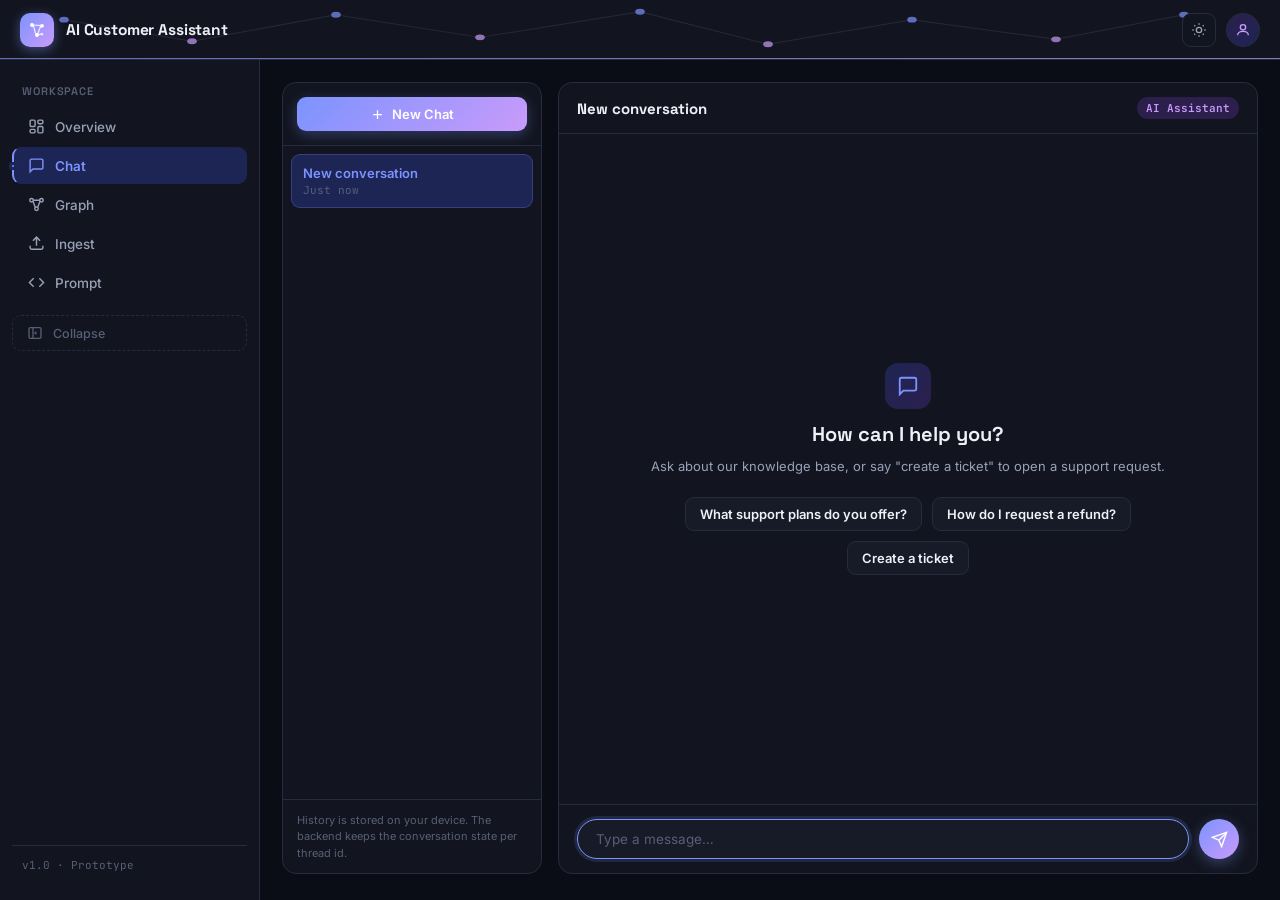
==== commit c100ee47: "prompt implemented" ====
--- a/frontend/index.html
+++ b/frontend/index.html
@@ -50,7 +50,6 @@
         <svg viewBox="0 0 24 24" fill="none"><circle cx="6" cy="6" r="2.3" fill="currentColor"/><circle cx="18" cy="7" r="2.3" fill="currentColor"/><circle cx="12" cy="18" r="2.3" fill="currentColor"/><circle cx="18" cy="17" r="1.6" fill="currentColor" opacity=".7"/><path d="M7.8 7.2 10.2 16 M16.2 8.2 13 16.3 M8.2 6 16 6.8 M13.5 17.5 16.5 17" stroke="currentColor" stroke-width="1.4" stroke-linecap="round" opacity=".85"/></svg>
       </div>
       <div class="brand">AI Customer Assistant</div>
-      <div class="status-pill" id="sysStatus"><span class="dot"></span><span>System Online</span></div>
     </div>
     <div class="header-right">
       <button class="icon-btn" id="themeToggle" title="Toggle theme"></button>
@@ -84,6 +83,7 @@
 <script src="src/pages/chat.js"></script>
 <script src="src/pages/graph.js"></script>
 <script src="src/pages/ingest.js"></script>
+<script src="src/pages/prompt.js"></script>
 <script src="src/pages/admin.js"></script>
 <script>window.ACA.router.init();</script>
 </body>
--- a/frontend/src/theme.css
+++ b/frontend/src/theme.css
@@ -123,14 +123,14 @@
    ============================================================ */
 .app {
   display: grid;
-  grid-template-columns: 232px 1fr;
+  grid-template-columns: 260px 1fr;
   grid-template-rows: 60px 1fr;
   grid-template-areas:
     "header header"
     "sidebar main";
   height: 100vh;
   overflow: hidden;
-  --sidebar-w: 232px;
+  --sidebar-w: 260px;
   transition: grid-template-columns .2s ease;
 }
 .app.sidebar-collapsed { grid-template-columns: 72px 1fr; }
@@ -322,7 +322,7 @@
 .main {
   grid-area: main;
   overflow-y: auto;
-  padding: 24px 28px;
+  padding: 22px 22px;
 }
 .page { display: flex; flex-direction: column; flex: 1; min-height: 0; animation: fadein .2s ease; }
 @keyframes fadein { from { opacity: 0; transform: translateY(4px); } to { opacity: 1; transform: none; } }
@@ -452,6 +452,7 @@
 .btn-ghost:hover { background: var(--border); }
 .btn-sm { padding: 6px 11px; font-size: 12px; }
 .btn-full { width: 100%; }
+.btn:disabled { opacity: .5; cursor: not-allowed; filter: none; transform: none; }
 
 /* ============================================================
    CHAT PAGE
@@ -750,6 +751,19 @@
 .file-meta .err { color: var(--red); font-weight: 600; }
 .upload-btn { width: 100%; margin-top: 4px; }
 
+.crawl-scope { display: flex; margin-bottom: 14px; }
+.crawl-scope .seg { flex: 1; }
+.crawl-scope .seg button { flex: 1; padding: 0 8px; }
+
+.wait-row { display: flex; gap: 8px; margin-top: 12px; align-items: center; }
+.wait-row select { flex: 1; min-width: 0; }
+.wait-row input {
+  flex: 1; height: 34px; padding: 0 10px; font-size: 12.5px; color: var(--text);
+  background: var(--panel-alt); border: 1px solid var(--border); border-radius: var(--radius-sm); outline: none;
+}
+.wait-row input:focus { border-color: var(--blue); box-shadow: 0 0 0 3px color-mix(in srgb, var(--blue) 14%, transparent); }
+.wait-hint { font-size: 11.5px; color: var(--text-faint); line-height: 1.5; margin-top: 8px; min-height: 16px; }
+
 .crawl-input-row { display: flex; gap: 8px; }
 .crawl-input-row input {
   flex: 1; border: 1px solid var(--border); background: var(--panel-alt);
@@ -770,7 +784,51 @@
 
 .result { margin-top: 20px; } .result[hidden] { display: none; }
 .result-ok { color: var(--accent); font-size: 13px; margin-bottom: 10px; font-weight: 600; }
+.result-ok.err { color: var(--red); }
 .result-actions { display: flex; gap: 8px; flex-wrap: wrap; margin-top: 10px; }
+
+.review-panel { margin-top: 16px; border: 1px solid var(--border); border-radius: var(--radius); background: var(--panel-alt); overflow: hidden; }
+.review-panel[hidden] { display: none; }
+.review-head { display: flex; align-items: center; justify-content: space-between; gap: 10px; padding: 12px 14px; border-bottom: 1px solid var(--border); background: var(--panel); }
+.review-title { display: flex; align-items: center; gap: 8px; font-size: 13px; font-weight: 700; font-family: var(--font-display); }
+.source-badge { font-size: 10px; font-family: var(--font-mono); font-weight: 700; padding: 2px 7px; border-radius: 20px; }
+.source-badge.sitemap { color: var(--green); background: var(--green-dim); }
+.source-badge.bfs { color: var(--purple); background: var(--purple-dim); }
+.review-counts { display: flex; gap: 12px; font-size: 11px; font-family: var(--font-mono); color: var(--text-dim); white-space: nowrap; }
+.review-counts b { color: var(--text); font-weight: 700; }
+.review-list { max-height: 240px; overflow-y: auto; }
+.review-item { display: flex; align-items: center; gap: 9px; padding: 8px 14px; font-size: 12px; color: var(--text-dim); border-bottom: 1px solid var(--border); cursor: pointer; }
+.review-item:last-child { border-bottom: 0; }
+.review-item:hover { background: var(--panel); }
+.review-item input { accent-color: var(--blue); flex-shrink: 0; }
+.kind-badge { font-family: var(--font-mono); font-size: 9px; font-weight: 700; padding: 2px 6px; border-radius: 5px; flex-shrink: 0; }
+.kind-badge.page { color: var(--blue); background: var(--blue-dim); }
+.kind-badge.doc { color: var(--purple); background: var(--purple-dim); }
+.review-item .url { flex: 1; min-width: 0; overflow: hidden; text-overflow: ellipsis; white-space: nowrap; }
+.file-type { font-family: var(--font-mono); font-size: 10px; color: var(--text-faint); flex-shrink: 0; }
+.review-actions { display: flex; align-items: center; gap: 8px; flex-wrap: wrap; padding: 12px 14px; border-top: 1px solid var(--border); background: var(--panel); }
+.review-actions .btn:disabled { opacity: .45; cursor: not-allowed; }
+.review-note { font-size: 11px; color: var(--text-faint); margin-left: auto; }
+
+/* ============================================================
+   PROMPT PAGE
+   ============================================================ */
+.prompt-grid { display: grid; grid-template-columns: 1fr 1fr; gap: 18px; align-items: stretch; }
+.prompt-card { display: flex; flex-direction: column; }
+.prompt-card > p.desc { flex-shrink: 0; }
+.prompt-seg { margin-bottom: 12px; align-self: flex-start; }
+.prompt-seg button { flex: 1; padding: 0 16px; }
+.prompt-ta {
+  flex: 1; min-height: 340px; width: 100%; resize: vertical;
+  font-family: var(--font-mono); font-size: 12px; line-height: 1.6;
+  padding: 12px 14px; color: var(--text);
+  background: var(--panel-alt); border: 1px solid var(--border); border-radius: var(--radius-sm);
+  outline: none; transition: border-color .15s ease, box-shadow .15s ease;
+}
+.prompt-ta:focus { border-color: var(--blue); box-shadow: 0 0 0 3px color-mix(in srgb, var(--blue) 14%, transparent); }
+.prompt-actions { display: flex; align-items: center; gap: 8px; flex-wrap: wrap; margin-top: 12px; }
+.prompt-status { font-size: 11.5px; font-weight: 600; margin-left: auto; }
+.prompt-note { font-size: 11px; color: var(--text-faint); margin-top: 8px; }
 
 /* ============================================================
    ADMIN PAGE
@@ -887,6 +945,7 @@
   .stat-grid { grid-template-columns: repeat(2, 1fr); }
   .module-grid { grid-template-columns: 1fr; }
   .ingest-grid { grid-template-columns: 1fr; }
+  .prompt-grid { grid-template-columns: 1fr; }
   .graph-shell { grid-template-columns: 220px 1fr; }
 }
 @media (max-width: 860px) {
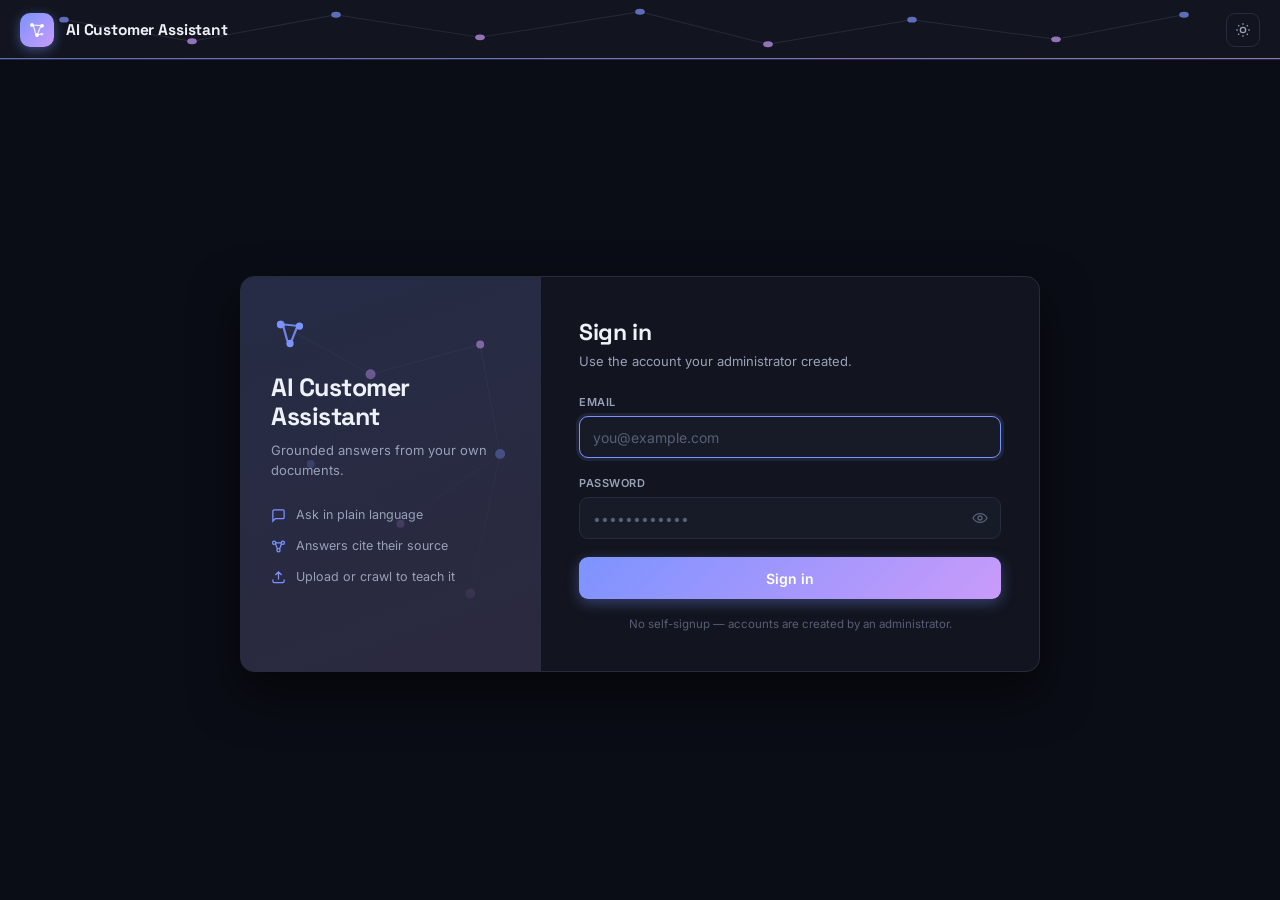
==== commit 8e3b21d0: "authentication and admin endpoint" ====
--- a/frontend/index.html
+++ b/frontend/index.html
@@ -52,6 +52,9 @@
       <div class="brand">AI Customer Assistant</div>
     </div>
     <div class="header-right">
+      <!-- Filled by session.js: the signed-in address and a sign-out
+           button. Empty while signed out. -->
+      <div class="session-box" id="sessionBox"></div>
       <button class="icon-btn" id="themeToggle" title="Toggle theme"></button>
       <div class="avatar"><svg viewBox="0 0 24 24" fill="none" stroke="currentColor" stroke-width="2"><circle cx="12" cy="8" r="4"/><path d="M4 20c0-4 4-6 8-6s8 2 8 6"/></svg></div>
     </div>
@@ -78,7 +81,9 @@
 <script src="src/utils.js"></script>
 <script src="src/config.js"></script>
 <script src="src/api.js"></script>
+<script src="src/session.js"></script>
 <script src="src/router.js"></script>
+<script src="src/pages/login.js"></script>
 <script src="src/pages/overview.js"></script>
 <script src="src/pages/chat.js"></script>
 <script src="src/pages/graph.js"></script>
--- a/frontend/src/theme.css
+++ b/frontend/src/theme.css
@@ -567,6 +567,16 @@
 }
 .typing-indicator span:nth-child(2) { animation-delay: .2s; }
 .typing-indicator span:nth-child(3) { animation-delay: .4s; }
+
+/* What the server is currently doing, streamed from /chat/stream. Sits under
+   the animated dots so a long turn reads as progress rather than a hang. */
+.typing-stage {
+  margin-top: 2px;
+  font-size: 12px;
+  line-height: 1.4;
+  color: var(--muted, #6b7280);
+  min-height: 1.4em;
+}
 @keyframes blink { 0%, 80%, 100% { opacity: .25; } 40% { opacity: 1; } }
 
 .chat-input-bar {
@@ -855,7 +865,12 @@
 .badge-muted { color: var(--text-dim); background: var(--border); }
 .err-detail { color: var(--red); cursor: help; }
 .stats-grid { display: grid; grid-template-columns: repeat(auto-fill, minmax(180px, 1fr)); gap: 16px; }
-.stats-grid .card { grid-column: 1 / -1; }
+/* Only the wide cards span the grid. `statCard` renders `class="card
+   stat-card"`, so a bare `.stats-grid .card` matched the figures too and
+   stacked all four at full width, one per row. Invisible until the admin
+   endpoints existed, because the tab never had data to lay out. */
+.stats-grid > .card:not(.stat-card) { grid-column: 1 / -1; }
+.stats-grid .stat-card { display: flex; flex-direction: column; gap: 4px; align-items: flex-start; }
 .stats-grid .card h3 { margin: 0 0 10px; font-size: 12px; text-transform: uppercase; letter-spacing: .08em; color: var(--text-faint); }
 .stat-card { text-align: center; padding: 24px; }
 .stat-num { font-size: 28px; font-weight: 700; letter-spacing: -.02em; font-family: var(--mono); }
@@ -961,3 +976,202 @@
   .side-panel { max-height: 260px; }
   .graph-canvas-wrap { height: 420px; }
 }
+
+/* ==========================================================================
+   Authentication (P0-3)
+   ========================================================================== */
+
+/* Signed out there is no workspace to navigate and no account to represent,
+   so the sidebar and the avatar are removed rather than rendered empty
+   beside a login form. */
+.app.signed-out .sidebar { display: none; }
+.app.signed-out .main { grid-column: 1 / -1; }
+.app.signed-out .avatar { display: none; }
+
+/* ---- Header identity ---- */
+
+.session-box {
+  display: flex;
+  align-items: center;
+  gap: 8px;
+  padding-right: 10px;
+  margin-right: 2px;
+  border-right: 1px solid var(--border);
+}
+
+.session-email {
+  font-size: 12px;
+  color: var(--text-dim);
+  max-width: 210px;
+  overflow: hidden;
+  text-overflow: ellipsis;
+  white-space: nowrap;
+}
+
+.session-role {
+  font-size: 9.5px;
+  font-weight: 700;
+  letter-spacing: .08em;
+  text-transform: uppercase;
+  padding: 3px 7px;
+  border-radius: 999px;
+  background: var(--accent-soft);
+  color: var(--accent);
+  border: 1px solid var(--accent-dim);
+}
+
+/* ---- Sign-in ---- */
+
+.login-shell {
+  display: flex;
+  align-items: center;
+  justify-content: center;
+  min-height: calc(100vh - 116px);
+  padding: 24px;
+}
+
+.login-card {
+  display: grid;
+  grid-template-columns: 300px 1fr;
+  width: 100%;
+  max-width: 800px;
+  border: 1px solid var(--border);
+  border-radius: var(--radius);
+  background: var(--panel);
+  box-shadow: var(--shadow-lg);
+  overflow: hidden;
+}
+
+.login-brand {
+  position: relative;
+  padding: 38px 30px;
+  background: linear-gradient(160deg,
+    color-mix(in srgb, var(--blue) 14%, var(--panel-alt)),
+    color-mix(in srgb, var(--purple) 11%, var(--panel-alt)));
+  border-right: 1px solid var(--border);
+  overflow: hidden;
+}
+/* The lattice is decoration; it must never sit above the words. */
+.login-brand > .graph-field {
+  mask-image: linear-gradient(200deg, black, transparent 78%);
+  -webkit-mask-image: linear-gradient(200deg, black, transparent 78%);
+}
+.login-brand-inner { position: relative; z-index: 1; }
+
+.login-mark { width: 38px; height: 38px; color: var(--blue); margin-bottom: 20px; }
+.login-mark svg { width: 100%; height: 100%; }
+
+.login-brand-title {
+  margin: 0 0 10px;
+  font-family: var(--font-display);
+  font-size: 25px;
+  font-weight: 700;
+  line-height: 1.16;
+  letter-spacing: -.02em;
+  color: var(--text);
+}
+.login-brand-sub { margin: 0 0 26px; font-size: 13px; line-height: 1.5; color: var(--text-dim); }
+
+.login-points { list-style: none; margin: 0; padding: 0; display: flex; flex-direction: column; gap: 13px; }
+.login-points li {
+  display: flex; align-items: flex-start; gap: 10px;
+  font-size: 12.5px; line-height: 1.45; color: var(--text-dim);
+}
+.login-points svg { width: 15px; height: 15px; flex: 0 0 15px; margin-top: 2px; color: var(--blue); }
+
+.login-form { display: flex; flex-direction: column; padding: 40px 38px; }
+
+.login-title {
+  margin: 0;
+  font-family: var(--font-display);
+  font-size: 23px; font-weight: 700; letter-spacing: -.015em;
+  color: var(--text);
+}
+.login-sub { margin: 6px 0 26px; font-size: 13px; color: var(--text-dim); }
+
+.login-label {
+  font-size: 11px; font-weight: 600; letter-spacing: .05em; text-transform: uppercase;
+  color: var(--text-dim); margin-bottom: 7px;
+}
+.login-label + .login-input,
+.login-label + .login-password { margin-bottom: 18px; }
+
+/* Colours come from the same tokens the rest of the app's fields use.
+   An earlier version referenced `--input-bg`, a token that does not
+   exist, so every theme got the dark fallback and these rendered as black
+   boxes in light mode. */
+.login-input {
+  width: 100%;
+  box-sizing: border-box;
+  height: 42px;
+  padding: 0 13px;
+  font-size: 14px;
+  font-family: inherit;
+  color: var(--text);
+  background: var(--panel-alt);
+  border: 1px solid var(--border);
+  border-radius: var(--radius-sm);
+  outline: none;
+  transition: border-color .15s ease, box-shadow .15s ease;
+}
+.login-input:focus { border-color: var(--blue); box-shadow: 0 0 0 3px var(--accent-soft); }
+.login-input::placeholder { color: var(--text-faint); }
+
+.login-password { position: relative; }
+.login-password .login-input { padding-right: 44px; }
+
+.login-reveal {
+  position: absolute; top: 0; right: 0;
+  width: 42px; height: 42px;
+  display: flex; align-items: center; justify-content: center;
+  background: none; border: none; cursor: pointer;
+  color: var(--text-faint);
+  border-radius: var(--radius-sm);
+  transition: color .15s ease;
+}
+.login-reveal:hover { color: var(--text-dim); }
+.login-reveal.on { color: var(--blue); }
+.login-reveal svg { width: 16px; height: 16px; }
+
+/* One message for every credential failure: the server answers a wrong
+   password and an unknown address identically, and this is where that
+   shows up. Do not make it more specific. */
+.login-error {
+  margin-bottom: 16px;
+  padding: 10px 12px;
+  border-radius: var(--radius-sm);
+  font-size: 12.5px;
+  line-height: 1.45;
+  color: var(--red);
+  background: color-mix(in srgb, var(--red) 10%, transparent);
+  border: 1px solid color-mix(in srgb, var(--red) 30%, transparent);
+}
+
+.login-btn { height: 42px; font-size: 14px; }
+.login-btn.is-busy { cursor: progress; }
+
+.login-foot { margin: 18px 0 0; font-size: 11.5px; text-align: center; color: var(--text-faint); }
+
+/* Below this width the brand panel is decoration competing with the only
+   thing on screen that matters, so it is dropped rather than stacked. */
+@media (max-width: 880px) {
+  .login-card { grid-template-columns: 1fr; max-width: 420px; }
+  .login-brand { display: none; }
+  .login-form { padding: 34px 28px; }
+  .session-email { max-width: 130px; }
+}
+
+/* Admin list summary — the count, and the status breakdown, above each
+   table. Both come from the endpoint rather than from counting the rows on
+   screen, which would be wrong the moment a page limit applies. */
+.admin-summary {
+  display: flex;
+  align-items: center;
+  flex-wrap: wrap;
+  gap: 10px;
+  padding: 0 2px 12px;
+  font-size: 12px;
+  color: var(--text-dim);
+}
+.admin-summary .sum-chip { display: inline-flex; align-items: center; gap: 5px; }
+
